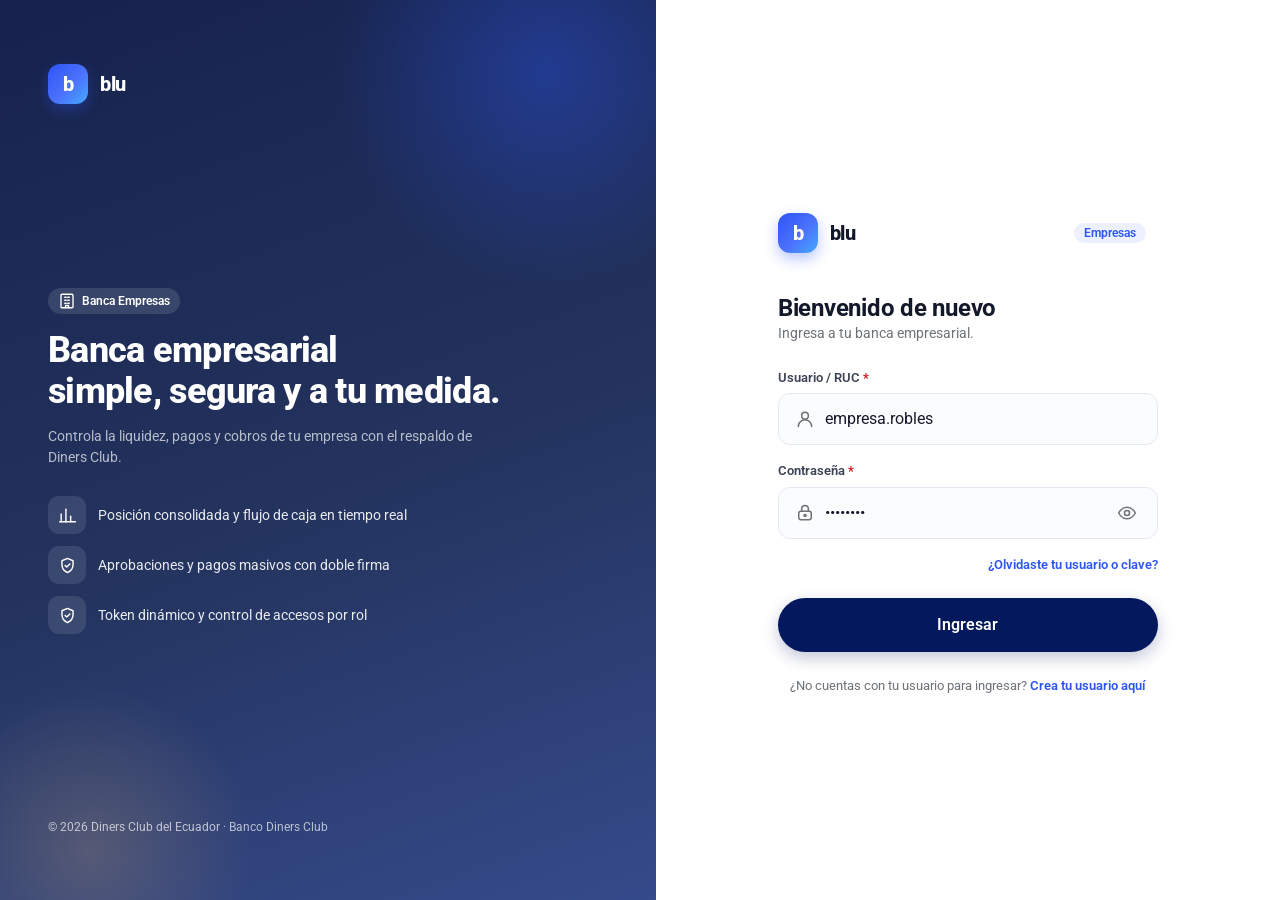
==== index.html @ 8f8813f3 "Ventas: filtros Hoy/7d/Mes; Home/perfil: ajustes finos + Design System - Ventas (Screens.caja): los " ====
<!DOCTYPE html>
<html lang="es">
<head>
  <meta charset="UTF-8">
  <meta name="viewport" content="width=device-width, initial-scale=1">
  <meta name="theme-color" content="#124CFD">
  <meta name="description" content="BLU Web — Banca digital de Diners Club Ecuador. Prototipo de rediseño UX/UI.">
  <title>BLU Web · Banca digital</title>
  <link rel="preconnect" href="https://fonts.googleapis.com">
  <link rel="preconnect" href="https://fonts.gstatic.com" crossorigin>
  <link href="https://fonts.googleapis.com/css2?family=Roboto:wght@400;500;700;900&display=swap" rel="stylesheet">
  <!-- ?v= evita caché obsoleta del navegador: bump al editar assets -->
  <link rel="stylesheet" href="css/design-system.css?v=45">
  <link rel="stylesheet" href="css/app.css?v=45">
  <link rel="stylesheet" href="css/legacy.css?v=45">
</head>
<body>
  <div id="root"></div>
  <script src="js/icons.js?v=45"></script>
  <script src="js/data.js?v=45"></script>
  <script src="js/app.js?v=45"></script>
  <script src="js/screens-catalog.js?v=45"></script>
  <script src="js/screens-products.js?v=45"></script>
  <script src="js/screens-payments.js?v=45"></script>
  <script src="js/screens-services.js?v=45"></script>
  <script src="js/screens-business.js?v=45"></script>
  <script src="js/screens-auth.js?v=45"></script>
  <script src="js/onboarding-signature.js?v=45"></script>
  <script src="js/onboarding-blu-plus.js?v=45"></script>
  <script src="js/screens-legacy.js?v=45"></script>
</body>
</html>
---- css/design-system.css ----
/* ============================================================
   BLU Web — Design System (tokens + primitives)
   Marca: BLU · Diners Club Ecuador
   Base: grid 8px · Roboto · WCAG 2.2 AA
   ============================================================ */

/* ---------- Design Tokens ---------- */
:root {
  /* Brand blues (derivados de la paleta real del repo) */
  --blu-50:  #EDF1FF;
  --blu-100: #DCE4FF;
  --blu-200: #B9C8FF;
  --blu-300: #8FA6FF;
  --blu-400: #6E8BFF;
  --blu-500: #4C71FC;   /* picton-blue: primario de marca */
  --blu-600: #2C55F5;
  --blu-700: #124CFD;   /* blue-ribbon: acción fuerte */
  --blu-800: #0E3AC2;
  --blu-900: #0A277E;
  --sky:     #32C5FF;
  --soap:    #44AAFF;

  /* Semánticos */
  --primary:        var(--blu-600);
  --primary-strong: var(--blu-700);
  --primary-soft:   var(--blu-50);
  --on-primary:     #FFFFFF;

  --success:   #107549;
  --success-bg:#E7F6EF;
  --warning:   #A28211;
  --warning-bg:#FFF8EC;
  --error:     #D0161F;
  --error-bg:  #FFF0F0;
  --info:      #2C55F5;
  --info-bg:   #EDF1FF;

  /* Neutros */
  --ink:      #14182B;   /* texto principal */
  --slate:    #3D4356;   /* texto secundario */
  --muted:    #6D7278;   /* texto terciario / hints */
  --disabled: #A6ABB8;
  --line:     #E6E9F2;   /* bordes/dividers */
  --line-2:   #EEF1F8;
  --bg:       #F4F6FC;   /* fondo app */
  --bg-2:     #EFF2FA;
  --surface:  #FFFFFF;   /* cards */
  --surface-2:#FBFCFE;
  --overlay:  rgba(16, 22, 51, 0.52);

  /* Navy premium (derivado de la identidad de marca BLU / Diners Club) */
  --navy-950: #0B1230;
  --navy-900: #101838;
  --navy-800: #18224A;
  --navy-700: #23305F;
  --navy-600: #2E3E7A;
  --royal:    #3A4AA0;   /* azul índigo del isotipo blu */
  --royal-2:  #2E5BFF;   /* azul Diners Club (acento) */
  --gold:     #E4B876;   /* luz cálida ambiente (acento premium) */

  /* Gradientes de marca */
  --grad-brand: linear-gradient(135deg, #2C55F5 0%, #4C71FC 55%, #44AAFF 100%);
  --grad-card:  linear-gradient(135deg, #0A277E 0%, #124CFD 55%, #32C5FF 130%);
  --grad-sky:   linear-gradient(120deg, #4C71FC 0%, #32C5FF 100%);
  --grad-navy:  linear-gradient(160deg, #16224D 0%, #24345F 55%, #3D549E 120%);
  --grad-navy-soft: linear-gradient(135deg, #16204A 0%, #232F5E 100%);

  /* Tipografía */
  --font: 'Roboto', -apple-system, 'Segoe UI', system-ui, sans-serif;
  --fs-11: 11px; --fs-12: 12px; --fs-13: 13px; --fs-14: 14px;
  --fs-16: 16px; --fs-18: 18px; --fs-20: 20px; --fs-24: 24px;
  --fs-30: 30px; --fs-36: 36px;
  --lh-tight: 1.25; --lh: 1.5; --lh-loose: 1.65;

  /* Espaciado (grid 8px) */
  --s-1: 4px;  --s-2: 8px;  --s-3: 12px; --s-4: 16px;
  --s-5: 20px; --s-6: 24px; --s-7: 32px; --s-8: 40px;
  --s-9: 48px; --s-10: 64px;

  /* Radios */
  --r-xs: 8px; --r-sm: 12px; --r-md: 16px; --r-lg: 20px; --r-xl: 28px; --r-full: 999px;

  /* ─── Tokens de BOTÓN — Tribu Design System (blu-design-tokens-config, Azure)
     Fuente: /tokens/components/button.json + /tokens/design/color.json.
     Primario = primary.500 sólido (navy), sin gradiente; pill (radius.xxl). ─── */
  --btn-primary-bg:      #04195d;  /* color.primary.500 */
  --btn-primary-hover:   #36477d;  /* color.primary.400 */
  --btn-primary-press:   #031242;  /* color.primary.700 */
  --btn-primary-fg:      #FFFFFF;  /* color.base.white */
  --btn-secondary-border:#031242;  /* color.primary.700 */
  --btn-secondary-fg:    #04195d;  /* color.primary.500 */
  --btn-secondary-hover: #E9EAF1;  /* color.secondary.100 */
  --btn-secondary-press: #CFD2E1;  /* color.secondary.300 */
  --btn-disabled-bg:     #E2E2E2;  /* color.neutrals.200 */
  --btn-disabled-fg:     #545454;  /* color.neutrals.600 */
  --btn-disabled-border: #CBCBCB;  /* color.neutrals.300 */
  --btn-shadow:          0 6px 16px rgba(4,25,93,.24);
  --btn-shadow-hover:    0 10px 24px rgba(4,25,93,.30);

  /* Elevaciones (sutiles) */
  --e-0: none;
  --e-1: 0 1px 2px rgba(16,22,51,.06), 0 1px 3px rgba(16,22,51,.04);
  --e-2: 0 4px 12px rgba(16,22,51,.07), 0 2px 4px rgba(16,22,51,.04);
  --e-3: 0 12px 28px rgba(16,22,51,.10), 0 4px 10px rgba(16,22,51,.05);
  --e-4: 0 24px 60px rgba(16,22,51,.16);
  --ring: 0 0 0 4px rgba(76,113,252,.28);

  /* Layout */
  --topbar-bg: rgba(244,246,252,.82);
  --sidebar-w: 264px;
  --topbar-h: 68px;
  --content-max: 1000px;   /* igual que la app actual (.lgc-main) */

  /* Motion */
  --ease: cubic-bezier(.4,0,.2,1);
  --ease-out: cubic-bezier(.16,1,.3,1);
  --dur-1: 140ms; --dur-2: 220ms; --dur-3: 320ms;
}

/* ---------- Modo oscuro (tokens paralelos) ---------- */
[data-theme="dark"] {
  --primary:        #5B7BFF;
  --primary-strong: #6E8BFF;
  --primary-soft:   #1A2650;
  --on-primary:     #0B1020;

  /* Botón DS en oscuro: el navy #04195d se pierde sobre fondos oscuros,
     así que se usan variantes tonales más claras (regla color-dark-mode). */
  --btn-primary-bg:      #5B7BFF;
  --btn-primary-hover:   #6E8BFF;
  --btn-primary-press:   #4C71FC;
  --btn-primary-fg:      #0B1020;
  --btn-secondary-border:#5B7BFF;
  --btn-secondary-fg:    #9FB0FF;
  --btn-secondary-hover: rgba(91,123,255,.14);
  --btn-secondary-press: rgba(91,123,255,.22);
  --btn-disabled-bg:     #232B45;
  --btn-disabled-fg:     #6B7391;
  --btn-disabled-border: #313A5A;
  --btn-shadow:          0 6px 16px rgba(0,0,0,.35);
  --btn-shadow-hover:    0 10px 24px rgba(0,0,0,.42);

  --success:   #34C77E; --success-bg:#0F2A1E;
  --warning:   #E7B84B; --warning-bg:#2A2410;
  --error:     #FF6B72; --error-bg:  #2E1517;
  --info:      #6E8BFF; --info-bg:   #1A2650;

  --ink:      #E9EDF9;
  --slate:    #B7C0D6;
  --muted:    #8B94AB;
  --disabled: #59617A;
  --line:     #262C40;
  --line-2:   #1E2437;
  --bg:       #0B0F1E;
  --bg-2:     #171D30;
  --surface:  #131A2C;
  --surface-2:#0F1524;
  --overlay:  rgba(3,6,16,.68);

  --blu-50:  #182449;
  --blu-100: #1F2C57;
  --blu-200: #2A3A6E;

  --topbar-bg: rgba(11,15,30,.82);

  --e-1: 0 1px 2px rgba(0,0,0,.4);
  --e-2: 0 4px 14px rgba(0,0,0,.45);
  --e-3: 0 14px 32px rgba(0,0,0,.5);
  --e-4: 0 24px 60px rgba(0,0,0,.6);
  --ring: 0 0 0 4px rgba(91,123,255,.4);
}
[data-theme="dark"] body { background: var(--bg); }
[data-theme="dark"] .bank-card__chip { background: linear-gradient(135deg, #f5d98b, #c9a24b); }

/* ---------- Skin "Antes" — réplica de la app actual (src/util/theme.sass del repo) ---------- */
[data-skin="legacy"] {
  /* Paleta exacta del repo */
  --primary:        #4C71FC;   /* $color--picton-blue */
  --primary-strong: #124CFD;   /* $color--blue-ribbon */
  --primary-soft:   #ECF0FF;   /* $color--lavender */
  --ink:      #4A4A4A;         /* $color--outer-space */
  --slate:    #4A4A4A;
  --muted:    #6D7278;         /* $color--nickel */
  --disabled: #b2b2b2;         /* $color--gray-medium */
  --line:     rgba(109,114,120,.28);
  --line-2:   rgba(109,114,120,.15); /* $color__separator */
  --bg:       #F0F3FF;         /* $color--zircon */
  --bg-2:     #ECF0FF;         /* $color--lavender */
  --surface:  #FFFFFF;
  --surface-2:#FFFFFF;
  --success:  #107549;         /* $color--jewel */
  --warning:  #A28211;         /* $color--buttered-rum */
  --error:    #D0161F;         /* $color--lava */
  --success-bg:#EBFFFC;        /* $color--clear-day */
  --warning-bg:#FFF8EC;        /* $color--seashell */
  --error-bg: #FFF5F5;         /* $color--chablis */

  /* Sin gradientes: colores planos como la app actual */
  --grad-brand: linear-gradient(0deg, #4C71FC, #4C71FC);
  --grad-card:  linear-gradient(0deg, #124CFD, #124CFD);
  --grad-sky:   linear-gradient(0deg, #44AAFF, #44AAFF);
  --grad-navy:  linear-gradient(0deg, #124CFD, #124CFD);

  /* Radios menores y sombras azules del repo ($color__box-shadow) */
  --r-xs: 4px; --r-sm: 6px; --r-md: 8px; --r-lg: 10px; --r-xl: 12px;
  --e-1: 0 2px 4px rgba(76,113,252,.2);
  --e-2: 0 2px 8px rgba(76,113,252,.2);
  --e-3: 0 4px 12px rgba(76,113,252,.25);
  --e-4: 0 8px 24px rgba(70,110,255,.4);
  --ring: 0 0 0 3px rgba(76,113,252,.35);
  --topbar-bg: rgba(255,255,255,.92);
}

/* ---------- Reset ---------- */
*, *::before, *::after { box-sizing: border-box; }
* { margin: 0; }
html { -webkit-text-size-adjust: 100%; scroll-behavior: smooth; }
body {
  font-family: var(--font);
  font-size: var(--fs-14);
  line-height: var(--lh);
  color: var(--ink);
  background: var(--bg);
  -webkit-font-smoothing: antialiased;
  text-rendering: optimizeLegibility;
}
img, svg { display: block; max-width: 100%; }
/* Tamaño base para iconos inline (los componentes lo sobre-escriben) */
svg[viewBox="0 0 24 24"] { width: 18px; height: 18px; flex: none; }
button, input, select, textarea { font: inherit; color: inherit; }
a { color: inherit; text-decoration: none; }
ul { list-style: none; padding: 0; }

/* ---------- Utilidades de tipografía ---------- */
.h1 { font-size: var(--fs-30); font-weight: 700; line-height: var(--lh-tight); letter-spacing: -.02em; }
.h2 { font-size: var(--fs-24); font-weight: 700; line-height: var(--lh-tight); letter-spacing: -.01em; }
.h3 { font-size: var(--fs-20); font-weight: 600; line-height: var(--lh-tight); }
.h4 { font-size: var(--fs-16); font-weight: 600; }
.eyebrow { font-size: var(--fs-12); font-weight: 600; letter-spacing: .08em; text-transform: uppercase; color: var(--muted); }
.text-muted { color: var(--muted); }
.text-slate { color: var(--slate); }
.text-success { color: var(--success); }
.text-error { color: var(--error); }
.num { font-variant-numeric: tabular-nums; font-feature-settings: "tnum"; }

/* ---------- Accesibilidad ---------- */
:focus-visible { outline: none; box-shadow: var(--ring); border-radius: var(--r-xs); }
.sr-only {
  position: absolute; width: 1px; height: 1px; padding: 0; margin: -1px;
  overflow: hidden; clip: rect(0,0,0,0); white-space: nowrap; border: 0;
}
.skip-link {
  position: fixed; left: 12px; top: -60px; z-index: 2000;
  background: var(--primary); color: #fff; padding: 10px 16px; border-radius: var(--r-xs);
  transition: top var(--dur-2) var(--ease);
}
.skip-link:focus { top: 12px; }

/* ============================================================
   Componentes reutilizables
   ============================================================ */

/* ----- Botones ----- */
.btn {
  --btn-bg: var(--primary);
  display: inline-flex; align-items: center; justify-content: center; gap: var(--s-2);
  min-height: 48px; padding: 0 var(--s-6);
  border: 1px solid transparent; border-radius: var(--r-full);
  background: var(--btn-bg); color: var(--on-primary);
  font-size: var(--fs-14); font-weight: 600; cursor: pointer;
  transition: transform var(--dur-1) var(--ease), box-shadow var(--dur-2) var(--ease), background var(--dur-2) var(--ease), filter var(--dur-2) var(--ease);
  user-select: none; white-space: nowrap;
}
.btn svg { width: 18px; height: 18px; }
.btn:active { transform: translateY(1px) scale(.99); }
/* Primario: navy sólido del DS (color.primary.500) — estados por token, sin gradiente */
.btn--primary { background: var(--btn-primary-bg); color: var(--btn-primary-fg); box-shadow: var(--btn-shadow); }
.btn--primary:hover { background: var(--btn-primary-hover); box-shadow: var(--btn-shadow-hover); }
.btn--primary:active { background: var(--btn-primary-press); }
/* Secundario: fondo blanco, borde y texto navy del DS */
.btn--secondary { background: var(--surface); color: var(--btn-secondary-fg); border-color: var(--btn-secondary-border); box-shadow: var(--e-1); }
.btn--secondary:hover { background: var(--btn-secondary-hover); box-shadow: var(--e-1); }
.btn--secondary:active { background: var(--btn-secondary-press); }
/* Link/ghost: texto navy del DS, subrayado en hover (variante link del DS) */
.btn--ghost { background: transparent; color: var(--btn-secondary-fg); }
.btn--ghost:hover { background: transparent; text-decoration: underline; box-shadow: none; }
.btn--danger { background: var(--error); color: #fff; }
.btn--danger:hover { filter: brightness(1.05); }
.btn--block { width: 100%; }
.btn--sm { min-height: 38px; padding: 0 var(--s-4); font-size: var(--fs-13); }
.btn--lg { min-height: 54px; font-size: var(--fs-16); }
.btn:disabled, .btn[aria-disabled="true"] {
  background: var(--btn-disabled-bg); color: var(--btn-disabled-fg); border-color: var(--btn-disabled-border);
  cursor: not-allowed; box-shadow: none; filter: none; transform: none;
}
.btn.is-loading { color: transparent; pointer-events: none; position: relative; }
.btn.is-loading::after {
  content: ""; position: absolute; width: 20px; height: 20px; border-radius: 50%;
  border: 2.5px solid rgba(255,255,255,.45); border-top-color: #fff;
  animation: spin .7s linear infinite;
}
.btn--secondary.is-loading::after { border-color: rgba(4,25,93,.35); border-top-color: var(--btn-secondary-fg); }

/* Icon button */
.icon-btn {
  display: inline-flex; align-items: center; justify-content: center;
  width: 44px; height: 44px; border-radius: var(--r-full);
  background: transparent; border: none; cursor: pointer; color: var(--slate);
  transition: background var(--dur-2) var(--ease), color var(--dur-2) var(--ease);
}
.icon-btn:hover { background: var(--bg-2); color: var(--ink); }
.icon-btn svg { width: 22px; height: 22px; }

/* ----- Cards ----- */
.card {
  background: var(--surface); border: 1px solid var(--line-2);
  border-radius: var(--r-md); box-shadow: var(--e-1);
}
.card--pad { padding: var(--s-6); }
.card--hover { transition: transform var(--dur-2) var(--ease-out), box-shadow var(--dur-2) var(--ease); cursor: pointer; }
.card--hover:hover { transform: translateY(-3px); box-shadow: var(--e-3); }
.card--interactive:focus-visible { box-shadow: var(--ring); }

/* ----- Badges / Chips / Pills ----- */
.badge {
  display: inline-flex; align-items: center; gap: 6px;
  padding: 4px 10px; border-radius: var(--r-full);
  font-size: var(--fs-12); font-weight: 600; line-height: 1;
}
.badge .dot { width: 7px; height: 7px; border-radius: 50%; background: currentColor; }
.badge--success { background: var(--success-bg); color: var(--success); }
.badge--warning { background: var(--warning-bg); color: var(--warning); }
.badge--error   { background: var(--error-bg);   color: var(--error); }
.badge--info    { background: var(--info-bg);    color: var(--info); }
.badge--neutral { background: var(--bg-2);        color: var(--slate); }

.chip {
  display: inline-flex; align-items: center; gap: 6px; padding: 8px 14px;
  border-radius: var(--r-full); border: 1px solid var(--line); background: var(--surface);
  font-size: var(--fs-13); font-weight: 500; color: var(--slate); cursor: pointer;
  transition: all var(--dur-2) var(--ease); white-space: nowrap;
}
.chip:hover { border-color: var(--blu-300); color: var(--ink); }
.chip.is-active { background: var(--blu-600); color: #fff; border-color: var(--blu-600); }

/* ----- Inputs ----- */
.field { display: flex; flex-direction: column; gap: 6px; margin-bottom: var(--s-4); }
.field > label { font-size: var(--fs-13); font-weight: 600; color: var(--slate); }
.field .req { color: var(--error); }
.control {
  display: flex; align-items: center; gap: var(--s-2);
  height: 52px; padding: 0 var(--s-4);
  background: var(--surface-2); border: 1.5px solid var(--line);
  border-radius: var(--r-sm); transition: border-color var(--dur-2) var(--ease), box-shadow var(--dur-2) var(--ease), background var(--dur-2) var(--ease);
}
.control:focus-within { border-color: var(--blu-500); background: #fff; box-shadow: var(--ring); }
.control input, .control select {
  flex: 1; border: none; outline: none; background: transparent;
  font-size: var(--fs-16); color: var(--ink); min-width: 0;
}
.control select { cursor: pointer; }
.control .prefix, .control .suffix { color: var(--muted); font-size: var(--fs-14); flex: none; }
.control svg { width: 20px; height: 20px; color: var(--muted); flex: none; }
.control.is-valid   { border-color: var(--success); }
.control.is-invalid { border-color: var(--error); background: var(--error-bg); }
.field .hint { font-size: var(--fs-12); color: var(--muted); }
.field .error-text {
  display: none; align-items: center; gap: 6px; font-size: var(--fs-12); color: var(--error); font-weight: 500;
}
.field.has-error .error-text { display: flex; }
.field.has-error .hint { display: none; }

/* ----- Toggle / Switch ----- */
.switch { position: relative; display: inline-block; width: 46px; height: 28px; flex: none; }
.switch input { opacity: 0; width: 0; height: 0; }
.switch .track {
  position: absolute; inset: 0; background: var(--line); border-radius: var(--r-full);
  transition: background var(--dur-2) var(--ease); cursor: pointer;
}
.switch .track::before {
  content: ""; position: absolute; width: 22px; height: 22px; left: 3px; top: 3px;
  background: #fff; border-radius: 50%; box-shadow: var(--e-1);
  transition: transform var(--dur-2) var(--ease-out);
}
.switch input:checked + .track { background: var(--blu-600); }
.switch input:checked + .track::before { transform: translateX(18px); }
.switch input:focus-visible + .track { box-shadow: var(--ring); }

/* ----- Avatar ----- */
.avatar {
  display: inline-flex; align-items: center; justify-content: center;
  width: 40px; height: 40px; border-radius: 50%;
  background: var(--grad-brand); color: #fff; font-weight: 600; font-size: var(--fs-14); flex: none;
}

/* ----- Divider ----- */
.divider { height: 1px; background: var(--line); border: 0; margin: var(--s-4) 0; }

/* ----- Skeleton ----- */
.sk { position: relative; overflow: hidden; background: var(--bg-2); border-radius: var(--r-xs); }
.sk::after {
  content: ""; position: absolute; inset: 0;
  background: linear-gradient(90deg, transparent, rgba(255,255,255,.65), transparent);
  transform: translateX(-100%); animation: shimmer 1.4s infinite;
}
.sk--text { height: 12px; margin: 6px 0; }
.sk--line { height: 14px; }
.sk--title { height: 22px; width: 55%; }
.sk--circle { border-radius: 50%; }
.sk--card { height: 120px; border-radius: var(--r-md); }

/* ----- Toast ----- */
.toast-region {
  position: fixed; right: 20px; bottom: 20px; z-index: 1400;
  display: flex; flex-direction: column; gap: var(--s-2); max-width: 380px;
}
.toast {
  display: flex; align-items: flex-start; gap: var(--s-3);
  background: var(--ink); color: #fff; padding: 14px 16px; border-radius: var(--r-sm);
  box-shadow: var(--e-3); animation: toastIn var(--dur-3) var(--ease-out);
}
.toast svg { width: 20px; height: 20px; flex: none; margin-top: 1px; }
.toast.is-out { animation: toastOut var(--dur-2) var(--ease) forwards; }
.toast--success svg { color: #4ade80; }
.toast--error svg { color: #ff8b8b; }
.toast .toast-title { font-weight: 600; font-size: var(--fs-14); }
.toast .toast-msg { font-size: var(--fs-13); color: rgba(255,255,255,.82); }

/* ----- Modal ----- */
.modal-overlay {
  position: fixed; inset: 0; z-index: 1300; background: var(--overlay);
  display: flex; align-items: center; justify-content: center; padding: var(--s-4);
  backdrop-filter: blur(4px); animation: fadeIn var(--dur-2) var(--ease);
}
.modal {
  background: var(--surface); border-radius: var(--r-lg); width: 100%; max-width: 460px;
  box-shadow: var(--e-4); animation: modalIn var(--dur-3) var(--ease-out);
  max-height: 92vh; overflow: auto;
}
.modal--wide { max-width: 640px; }
.modal__head { display: flex; align-items: center; justify-content: space-between; padding: var(--s-6) var(--s-6) 0; }
.modal__body { padding: var(--s-5) var(--s-6); }
.modal__foot { padding: 0 var(--s-6) var(--s-6); display: flex; gap: var(--s-3); }
.modal__foot .btn { flex: 1; }

/* ----- Empty / Error states ----- */
.state {
  display: flex; flex-direction: column; align-items: center; text-align: center;
  padding: var(--s-9) var(--s-6); gap: var(--s-3);
}
.state__art {
  width: 96px; height: 96px; border-radius: 50%; display: grid; place-items: center;
  background: var(--blu-50); color: var(--blu-500); margin-bottom: var(--s-2);
}
.state__art svg { width: 44px; height: 44px; }
.state--error .state__art { background: var(--error-bg); color: var(--error); }
.state h3 { font-size: var(--fs-18); font-weight: 600; }
.state p { color: var(--muted); max-width: 380px; }

/* ----- Tabs / Segmented ----- */
.segmented {
  display: inline-flex; background: var(--bg-2); border-radius: var(--r-full); padding: 4px; gap: 2px;
}
.segmented button {
  border: none; background: transparent; padding: 8px 18px; border-radius: var(--r-full);
  font-size: var(--fs-13); font-weight: 600; color: var(--muted); cursor: pointer;
  transition: all var(--dur-2) var(--ease);
}
.segmented button.is-active { background: var(--surface); color: var(--primary); box-shadow: var(--e-1); }

.tabs { display: flex; gap: var(--s-6); border-bottom: 1px solid var(--line); }
.tabs button {
  border: none; background: none; padding: var(--s-3) 2px; cursor: pointer;
  font-size: var(--fs-14); font-weight: 600; color: var(--muted); position: relative;
  transition: color var(--dur-2) var(--ease);
}
.tabs button::after {
  content: ""; position: absolute; left: 0; right: 0; bottom: -1px; height: 3px;
  background: var(--blu-600); border-radius: 3px 3px 0 0; transform: scaleX(0);
  transition: transform var(--dur-2) var(--ease-out);
}
.tabs button.is-active { color: var(--primary); }
.tabs button.is-active::after { transform: scaleX(1); }

/* ----- Tables ----- */
.tbl { width: 100%; border-collapse: collapse; }
.tbl th {
  text-align: left; font-size: var(--fs-12); font-weight: 600; color: var(--muted);
  text-transform: uppercase; letter-spacing: .04em; padding: var(--s-3) var(--s-4);
  border-bottom: 1px solid var(--line);
}
.tbl td { padding: var(--s-4); border-bottom: 1px solid var(--line-2); font-size: var(--fs-14); }
.tbl tbody tr { transition: background var(--dur-1) var(--ease); }
.tbl tbody tr:hover { background: var(--surface-2); }
.tbl .num { text-align: right; }

/* ----- Progress ----- */
.progress { height: 8px; background: var(--bg-2); border-radius: var(--r-full); overflow: hidden; }
.progress > span { display: block; height: 100%; background: var(--grad-brand); border-radius: var(--r-full); transition: width var(--dur-3) var(--ease-out); }

/* ----- Stepper ----- */
.stepper { display: flex; align-items: center; gap: var(--s-1); }
.stepper .step { display: flex; align-items: center; gap: var(--s-2); }
.stepper .bullet {
  width: 30px; height: 30px; border-radius: 50%; display: grid; place-items: center;
  background: var(--bg-2); color: var(--muted); font-weight: 600; font-size: var(--fs-13);
  border: 2px solid transparent; transition: all var(--dur-2) var(--ease);
}
.stepper .step.is-active .bullet { background: var(--blu-600); color: #fff; box-shadow: var(--ring); }
.stepper .step.is-done .bullet { background: var(--success); color: #fff; }
.stepper .label { font-size: var(--fs-13); font-weight: 600; color: var(--muted); }
.stepper .step.is-active .label, .stepper .step.is-done .label { color: var(--ink); }
.stepper .bar { width: 40px; height: 2px; background: var(--line); }
.stepper .step.is-done + .bar, .stepper .bar.is-done { background: var(--success); }

/* ---------- Animations ---------- */
@keyframes spin { to { transform: rotate(360deg); } }
@keyframes shimmer { 100% { transform: translateX(100%); } }
@keyframes fadeIn { from { opacity: 0; } to { opacity: 1; } }
@keyframes modalIn { from { opacity: 0; transform: translateY(16px) scale(.97); } to { opacity: 1; transform: none; } }
@keyframes toastIn { from { opacity: 0; transform: translateX(24px); } to { opacity: 1; transform: none; } }
@keyframes toastOut { to { opacity: 0; transform: translateX(24px); } }
@keyframes riseIn { from { opacity: 0; transform: translateY(12px); } to { opacity: 1; transform: none; } }
@keyframes countUp { from { opacity: 0; transform: translateY(6px); } to { opacity: 1; transform: none; } }

/* Reduced motion */
@media (prefers-reduced-motion: reduce) {
  *, *::before, *::after { animation-duration: .01ms !important; animation-iteration-count: 1 !important; transition-duration: .01ms !important; scroll-behavior: auto !important; }
}
---- css/app.css ----
/* ============================================================
   BLU Web — App shell & screens
   ============================================================ */

/* ---------- App layout ---------- */
.app { display: grid; grid-template-columns: var(--sidebar-w) 1fr; min-height: 100dvh; }
.app.is-auth { grid-template-columns: 1fr; }

/* ---------- Sidebar ---------- */
.sidebar {
  position: sticky; top: 0; height: 100dvh; background: var(--surface);
  border-right: 1px solid var(--line); display: flex; flex-direction: column;
  padding: var(--s-5) var(--s-4); z-index: 40;
}
.brand { display: flex; align-items: center; gap: var(--s-3); padding: var(--s-2) var(--s-3) var(--s-6); }
.brand__mark {
  width: 40px; height: 40px; border-radius: 12px; background: var(--grad-brand);
  display: grid; place-items: center; color: #fff; font-weight: 800; font-size: 20px;
  box-shadow: 0 6px 14px rgba(44,85,245,.32); letter-spacing: -1px;
}
.brand__name { font-weight: 800; font-size: 20px; letter-spacing: -.02em; color: var(--ink); }
.brand__name span { color: var(--blu-600); }
.brand__sub { font-size: 10px; letter-spacing: .12em; text-transform: uppercase; color: var(--muted); font-weight: 600; }

.nav { display: flex; flex-direction: column; gap: 2px; overflow-y: auto; flex: 1; margin: 0 calc(var(--s-2) * -1); padding: 0 var(--s-2); }
.nav::-webkit-scrollbar { width: 6px; }
.nav::-webkit-scrollbar-thumb { background: var(--line); border-radius: 3px; }
.nav__group-label { font-size: 11px; font-weight: 700; letter-spacing: .08em; text-transform: uppercase; color: var(--disabled); padding: var(--s-4) var(--s-3) var(--s-1); }
.nav__item {
  display: flex; align-items: center; gap: var(--s-3); padding: 11px var(--s-3);
  border-radius: var(--r-sm); color: var(--slate); cursor: pointer; font-weight: 500;
  font-size: var(--fs-14); transition: background var(--dur-2) var(--ease), color var(--dur-2) var(--ease);
  position: relative; border: none; background: none; width: 100%; text-align: left;
}
.nav__item svg { width: 21px; height: 21px; flex: none; color: var(--muted); transition: color var(--dur-2) var(--ease); }
.nav__item:hover { background: var(--bg-2); color: var(--ink); }
.nav__item.is-active { background: var(--blu-50); color: var(--blu-700); font-weight: 600; }
.nav__item.is-active svg { color: var(--blu-600); }
.nav__item.is-active::before { content: ""; position: absolute; left: 0; top: 8px; bottom: 8px; width: 3px; border-radius: 3px; background: var(--blu-600); }
.nav__item .tag { margin-left: auto; }

.sidebar__foot { border-top: 1px solid var(--line); padding-top: var(--s-4); margin-top: var(--s-4); }
.user-chip { display: flex; align-items: center; gap: var(--s-3); padding: var(--s-2) var(--s-3); border-radius: var(--r-sm); cursor: pointer; transition: background var(--dur-2) var(--ease); }
.user-chip:hover { background: var(--bg-2); }
.user-chip__name { font-weight: 600; font-size: var(--fs-13); }
.user-chip__role { font-size: var(--fs-12); color: var(--muted); }

/* ---------- Main / Topbar ---------- */
.main { display: flex; flex-direction: column; min-width: 0; }
.topbar {
  height: var(--topbar-h); position: sticky; top: 0; z-index: 30;
  display: flex; align-items: center; gap: var(--s-4); padding: 0 var(--s-7);
  background: var(--topbar-bg); backdrop-filter: blur(12px); border-bottom: 1px solid var(--line);
}
.topbar__title { font-size: var(--fs-18); font-weight: 700; letter-spacing: -.01em; }
.topbar__spacer { flex: 1; }
.search {
  position: relative;
  display: flex; align-items: center; gap: var(--s-2); height: 44px; padding: 0 var(--s-4);
  background: var(--surface); border: 1px solid var(--line); border-radius: var(--r-full);
  width: 320px; max-width: 34vw; transition: box-shadow var(--dur-2) var(--ease), border-color var(--dur-2) var(--ease);
}
.search-results {
  position: absolute; top: calc(100% + 8px); left: 0; right: 0; z-index: 60;
  background: var(--surface); border: 1px solid var(--line); border-radius: var(--r-md);
  box-shadow: var(--e-3); overflow: hidden; max-height: 60vh; overflow-y: auto;
  animation: riseIn var(--dur-2) var(--ease-out);
}
.search-group { font-size: 11px; font-weight: 700; letter-spacing: .06em; text-transform: uppercase; color: var(--muted); padding: 12px 14px 4px; }
.search-item {
  display: flex; align-items: center; gap: 12px; width: 100%; text-align: left;
  padding: 10px 14px; background: none; border: none; cursor: pointer; transition: background var(--dur-1) var(--ease);
}
.search-item:hover, .search-item.is-active { background: var(--blu-50); }
.search-item svg { width: 18px; height: 18px; color: var(--muted); flex: none; }
.search-item .si-label { flex: 1; min-width: 0; font-size: 14px; font-weight: 500; white-space: nowrap; overflow: hidden; text-overflow: ellipsis; }
.search-item .si-label mark { background: transparent; color: var(--primary); font-weight: 700; }
.search-item .si-route { font-size: 11px; color: var(--disabled); font-variant-numeric: tabular-nums; }
.search-empty { padding: 20px 14px; text-align: center; color: var(--muted); font-size: 13px; }
.search:focus-within { border-color: var(--blu-400); box-shadow: var(--ring); }
.search input { border: none; outline: none; background: none; flex: 1; font-size: var(--fs-14); }
.search svg { width: 18px; height: 18px; color: var(--muted); }
.notif-dot { position: relative; }
.notif-dot::after { content: ""; position: absolute; top: 9px; right: 10px; width: 8px; height: 8px; border-radius: 50%; background: var(--error); border: 2px solid var(--bg); }

.content { padding: var(--s-7); max-width: calc(var(--content-max) + var(--s-7) * 2); width: 100%; margin: 0 auto; }
/* En pantallas anchas, usar todo el ancho disponible junto al menú */
@media (min-width: 1280px) { .content { max-width: none; } }
.page-head { margin-bottom: var(--s-6); }
.page-head h1 { font-size: var(--fs-24); font-weight: 700; letter-spacing: -.01em; }
.page-head p { color: var(--muted); margin-top: 2px; }
.section { animation: riseIn var(--dur-3) var(--ease-out); }

/* Grid helpers */
.grid { display: grid; gap: var(--s-5); }
.grid-2 { grid-template-columns: repeat(2, 1fr); }
.grid-3 { grid-template-columns: repeat(3, 1fr); }
.grid-4 { grid-template-columns: repeat(4, 1fr); }
.dash-grid { grid-template-columns: 1.7fr 1fr; align-items: start; }
.grid > * { min-width: 0; }  /* evita que contenido ancho (carruseles/tablas) desborde el grid */
.row { display: flex; align-items: center; gap: var(--s-3); }
.between { justify-content: space-between; }
.wrap { flex-wrap: wrap; }
.mt-2{margin-top:var(--s-2)} .mt-4{margin-top:var(--s-4)} .mt-6{margin-top:var(--s-6)}
.mb-4{margin-bottom:var(--s-4)} .mb-6{margin-bottom:var(--s-6)}

/* ---------- Balance / KPI cards ---------- */
.kpi { display: flex; flex-direction: column; gap: 6px; }
.kpi__label { display:flex; align-items:center; gap:8px; font-size: var(--fs-13); color: var(--muted); font-weight: 500; }
.kpi__value { font-size: var(--fs-30); font-weight: 700; letter-spacing: -.02em; animation: countUp var(--dur-3) var(--ease-out); }
.kpi__value .cents { font-size: 60%; color: var(--muted); font-weight: 600; }
.kpi__delta { font-size: var(--fs-13); font-weight: 600; display: inline-flex; align-items: center; gap: 4px; }

.eye-toggle { cursor: pointer; color: var(--muted); background: none; border: none; padding: 4px; border-radius: 8px; }
.eye-toggle:hover { color: var(--slate); background: var(--bg-2); }
.is-masked { letter-spacing: .05em; }

/* ---------- Bank card visual ---------- */
.bank-card {
  position: relative; aspect-ratio: 1.62; border-radius: var(--r-md); padding: var(--s-5);
  background: var(--grad-card); color: #fff; overflow: hidden; box-shadow: var(--e-2);
  display: flex; flex-direction: column; justify-content: space-between;
  transition: transform var(--dur-3) var(--ease-out), box-shadow var(--dur-3) var(--ease);
}
.bank-card:hover { transform: translateY(-4px) rotate(-.4deg); box-shadow: var(--e-4); }
.bank-card::before { content:""; position:absolute; width: 220px; height: 220px; border-radius:50%; background: radial-gradient(circle, rgba(255,255,255,.22), transparent 68%); top: -70px; right: -50px; }
.bank-card::after { content:""; position:absolute; width: 160px; height: 160px; border-radius:50%; background: radial-gradient(circle, rgba(50,197,255,.35), transparent 70%); bottom: -60px; left: -30px; }
.bank-card > * { position: relative; z-index: 1; }
.bank-card__brand { font-weight: 800; font-size: var(--fs-16); letter-spacing: -.02em; }
.bank-card__type { font-size: 10px; text-transform: uppercase; letter-spacing: .12em; opacity: .82; }
.bank-card__chip { width: 34px; height: 26px; border-radius: 6px; background: linear-gradient(135deg, #f5d98b, #c9a24b); box-shadow: inset 0 0 0 1px rgba(255,255,255,.4); }
.bank-card__number { font-size: var(--fs-16); letter-spacing: .12em; font-weight: 500; }
.bank-card__foot { display: flex; justify-content: space-between; align-items: flex-end; }
.bank-card__foot small { display:block; font-size: 9px; letter-spacing: .1em; opacity: .7; text-transform: uppercase; }
.bank-card--mini { aspect-ratio: auto; padding: var(--s-4); border-radius: var(--r-md); }

/* Variantes de marca por producto */
.bank-card--black { background: linear-gradient(135deg, #141519 0%, #2a2b33 58%, #4a4c58 130%); }
.bank-card--black::after { background: radial-gradient(circle, rgba(120,130,160,.3), transparent 70%); }
.bank-card--indigo { background: linear-gradient(135deg, #0A1F6B 0%, #2C55F5 60%, #4C71FC 130%); }
.bank-card--teal { background: linear-gradient(135deg, #063C57 0%, #1B7BA6 55%, #32C5FF 130%); }

/* Carrusel paginado (2 tarjetas por vista) */
.carousel { position: relative; min-width: 0; }
.carousel__viewport { overflow: hidden; padding: 6px 0; }
.carousel__track { display: flex; gap: var(--s-4); transition: transform var(--dur-3) var(--ease-out); will-change: transform; }
.carousel__item { flex: 0 0 calc(50% - var(--s-2)); min-width: 0; cursor: pointer; border-radius: var(--r-lg); transition: transform var(--dur-2) var(--ease-out); }
.carousel__item:focus-visible { box-shadow: var(--ring); outline: none; }
.carousel__item:active { transform: scale(.985); }
.carousel__nav {
  position: absolute; top: 50%; transform: translateY(-50%); z-index: 3;
  width: 40px; height: 40px; border-radius: 50%; border: 1px solid var(--line);
  background: var(--surface); color: var(--slate); display: grid; place-items: center;
  cursor: pointer; box-shadow: var(--e-2); transition: all var(--dur-2) var(--ease);
}
.carousel__nav:hover { background: var(--blu-50); color: var(--blu-600); border-color: var(--blu-200); }
.carousel__nav:disabled { opacity: 0; pointer-events: none; }
.carousel__nav svg { width: 20px; height: 20px; }
.carousel__nav--prev { left: -6px; }
.carousel__nav--next { right: -6px; }
.carousel__dots { display: flex; gap: 6px; justify-content: center; margin-top: var(--s-3); }
.carousel__dots button {
  width: 7px; height: 7px; border-radius: 50%; background: var(--line); border: none;
  cursor: pointer; padding: 0; transition: all var(--dur-2) var(--ease);
}
.carousel__dots button.is-active { width: 20px; border-radius: 4px; background: var(--blu-500); }
@media (max-width: 640px) {
  .carousel__item { flex: 0 0 100%; }
  .carousel__nav { display: none; }
}

/* Quick actions */
.qa-grid { display: grid; grid-template-columns: repeat(4, 1fr); gap: var(--s-3); }
.qa {
  display: flex; flex-direction: column; align-items: center; gap: var(--s-2); padding: var(--s-4) var(--s-2);
  background: var(--surface); border: 1px solid var(--line-2); border-radius: var(--r-md); cursor: pointer;
  transition: transform var(--dur-2) var(--ease-out), box-shadow var(--dur-2) var(--ease), border-color var(--dur-2) var(--ease);
  text-align: center;
}
.qa:hover { transform: translateY(-3px); box-shadow: var(--e-2); border-color: var(--blu-200); }
.qa__ic { width: 46px; height: 46px; border-radius: 14px; display: grid; place-items: center; background: var(--blu-50); color: var(--blu-600); }
.qa__ic svg { width: 22px; height: 22px; }
.qa__label { font-size: var(--fs-12); font-weight: 600; color: var(--slate); }

/* Product list item */
.prod {
  display: flex; align-items: center; gap: var(--s-4); padding: var(--s-4);
  border-radius: var(--r-sm); cursor: pointer; transition: background var(--dur-2) var(--ease);
}
.prod:hover { background: var(--surface-2); }
.prod__ic { width: 46px; height: 46px; border-radius: 13px; display: grid; place-items: center; flex: none; }
.prod__ic svg { width: 22px; height: 22px; }
.prod__ic--card { background: var(--blu-50); color: var(--blu-600); }
.prod__ic--acct { background: rgba(42,63,110,.12); color: #2E4A82; }      /* navy corporativo */
.prod__ic--credit { background: rgba(84,91,108,.15); color: #4A5262; }    /* grafito */
.prod__ic--invest { background: rgba(70,63,156,.14); color: #453FA0; }    /* índigo */
.prod__main { flex: 1; min-width: 0; }
.prod__title { font-weight: 600; font-size: var(--fs-14); white-space: nowrap; overflow: hidden; text-overflow: ellipsis; }
.prod__sub { font-size: var(--fs-12); color: var(--muted); white-space: nowrap; overflow: hidden; text-overflow: ellipsis; }
.prod__amt { text-align: right; font-weight: 700; font-variant-numeric: tabular-nums; flex: none; white-space: nowrap; }
.prod__chev { color: var(--disabled); flex: none; }

/* Transaction row */
.tx { display: flex; align-items: center; gap: var(--s-3); padding: var(--s-3) 0; border-bottom: 1px solid var(--line-2); break-inside: avoid; }
.tx:last-child { border-bottom: none; }
.tx__ic { width: 40px; height: 40px; border-radius: 12px; display: grid; place-items: center; background: var(--bg-2); color: var(--slate); flex: none; }
.tx__ic svg { width: 20px; height: 20px; }
.tx__main { flex: 1; min-width: 0; }
.tx__title { font-weight: 500; font-size: var(--fs-14); white-space: nowrap; overflow: hidden; text-overflow: ellipsis; }
.tx__meta { font-size: var(--fs-12); color: var(--muted); }
.tx__amt { font-weight: 600; font-variant-numeric: tabular-nums; white-space: nowrap; }
.tx__amt.is-in { color: var(--success); }

/* List container */
.list-card { background: var(--surface); border: 1px solid var(--line-2); border-radius: var(--r-md); box-shadow: var(--e-1); overflow: hidden; }
.list-card__head { display: flex; align-items: center; justify-content: space-between; padding: var(--s-5) var(--s-6) var(--s-3); }
.list-card__body { padding: 0 var(--s-6) var(--s-4); }

/* Summary rows (receipt / detail) */
.sum-row { display: flex; justify-content: space-between; gap: var(--s-4); padding: var(--s-3) 0; border-bottom: 1px dashed var(--line); }
.sum-row:last-child { border-bottom: none; }
.sum-row .k { color: var(--muted); }
.sum-row .v { font-weight: 600; text-align: right; }
.sum-total { display: flex; justify-content: space-between; align-items: center; padding: var(--s-4); background: var(--blu-50); border-radius: var(--r-sm); margin-top: var(--s-2); }
.sum-total .v { font-size: var(--fs-20); font-weight: 700; color: var(--blu-700); }

/* Auth (login) */
.auth { display: grid; grid-template-columns: 1.05fr 1fr; min-height: 100dvh; }
.auth__aside { position: relative; background: var(--grad-card); color: #fff; padding: var(--s-10) var(--s-9); display: flex; flex-direction: column; justify-content: space-between; overflow: hidden; }
.auth__aside::before { content:""; position:absolute; width: 420px; height: 420px; border-radius:50%; background: radial-gradient(circle, rgba(255,255,255,.16), transparent 65%); top: -120px; right: -100px; }
.auth__aside::after { content:""; position:absolute; width: 320px; height: 320px; border-radius:50%; background: radial-gradient(circle, rgba(50,197,255,.4), transparent 70%); bottom: -80px; left: -60px; }
.auth__aside > * { position: relative; z-index: 1; }
.auth__pitch { font-size: var(--fs-36); font-weight: 800; line-height: 1.15; letter-spacing: -.02em; max-width: 460px; }
.auth__feats { display: flex; flex-direction: column; gap: var(--s-3); margin-top: var(--s-6); }
.auth__feat { display: flex; align-items: center; gap: var(--s-3); font-size: var(--fs-14); }
.auth__feat .ic { width: 34px; height: 34px; border-radius: 10px; background: rgba(255,255,255,.16); display: grid; place-items: center; }
.auth__feat .ic svg { width: 18px; height: 18px; }
.auth__panel { display: flex; align-items: center; justify-content: center; padding: var(--s-8); background: var(--surface); }
.auth__form { width: 100%; max-width: 380px; animation: riseIn var(--dur-3) var(--ease-out); }
.card-mock { width: 260px; margin-top: var(--s-8); }

/* ---------- Marca premium (login / hero) ---------- */
.blu-word { font-weight: 800; letter-spacing: -.05em; text-transform: lowercase; line-height: 1; }
.premium { position: relative; background: var(--grad-navy); color: #fff; overflow: hidden; }
.premium::before { content: ""; position: absolute; width: 460px; height: 460px; border-radius: 50%; top: -160px; right: -120px; background: radial-gradient(circle, rgba(46,91,255,.35), transparent 66%); }
.premium::after { content: ""; position: absolute; width: 340px; height: 340px; border-radius: 50%; bottom: -120px; left: -80px; background: radial-gradient(circle, rgba(228,184,118,.22), transparent 68%); }
.premium > * { position: relative; z-index: 1; }
.premium-orbs { position: absolute; inset: 0; z-index: 0; pointer-events: none; }
.premium-orbs span { position: absolute; border-radius: 50%; filter: blur(1px); opacity: .5; }

/* Login premium (dark, dos columnas) */
.auth--premium { background: var(--navy-950); }
.auth--premium .auth__panel { background: transparent; }
.login-card {
  width: 100%; max-width: 400px; padding: var(--s-8) var(--s-7);
  background: rgba(255,255,255,.05); border: 1px solid rgba(255,255,255,.12);
  border-radius: var(--r-lg); backdrop-filter: blur(16px); box-shadow: 0 24px 60px rgba(0,0,0,.4);
  animation: riseIn var(--dur-3) var(--ease-out);
}
.login-card .field > label { color: rgba(255,255,255,.78); }
.control--dark { background: rgba(255,255,255,.07); border-color: rgba(255,255,255,.16); }
.control--dark input { color: #fff; }
.control--dark input::placeholder { color: rgba(255,255,255,.4); }
.control--dark svg { color: rgba(255,255,255,.55); }
.control--dark:focus-within { background: rgba(255,255,255,.1); border-color: var(--royal-2); box-shadow: 0 0 0 4px rgba(46,91,255,.3); }
.login-card .eye-toggle { color: rgba(255,255,255,.55); }
.login-card .eye-toggle:hover { color: #fff; background: rgba(255,255,255,.08); }
.on-navy { color: #fff; }
.on-navy-dim { color: rgba(255,255,255,.68); }
.badge--glass { background: rgba(255,255,255,.12); color: #fff; }
.premium-feat { display: flex; align-items: center; gap: var(--s-3); font-size: var(--fs-14); color: rgba(255,255,255,.9); }
.premium-feat .ic { width: 38px; height: 38px; border-radius: 11px; background: rgba(255,255,255,.1); display: grid; place-items: center; flex: none; }
.premium-feat .ic svg { width: 19px; height: 19px; color: #fff; }

/* Encabezado premium reutilizable (navy) */
.prem-head { position: relative; overflow: hidden; background: var(--grad-navy); color: #fff; border-radius: var(--r-lg); padding: var(--s-7); margin-bottom: var(--s-6); box-shadow: var(--e-3); }
.prem-head::before { content: ""; position: absolute; width: 360px; height: 360px; border-radius: 50%; top: -150px; right: -80px; background: radial-gradient(circle, rgba(46,91,255,.4), transparent 66%); }
.prem-head::after { content: ""; position: absolute; width: 220px; height: 220px; border-radius: 50%; bottom: -120px; right: 160px; background: radial-gradient(circle, rgba(228,184,118,.18), transparent 70%); }
.prem-head > * { position: relative; z-index: 1; }
.prem-head h1 { color: #fff; }
.prem-head .prem-back { gap: 6px; color: rgba(255,255,255,.75); font-weight: 600; font-size: 13px; margin-bottom: 10px; cursor: pointer; display: inline-flex; align-items: center; }
.prem-head .prem-back:hover { color: #fff; }
.prem-eyebrow { font-size: 12px; font-weight: 700; letter-spacing: .08em; text-transform: uppercase; color: rgba(255,255,255,.6); margin-bottom: 4px; }
.prem-head .segmented { background: rgba(255,255,255,.1); }
.prem-head .segmented button { color: rgba(255,255,255,.7); }
.prem-head .segmented button.is-active { background: rgba(255,255,255,.16); color: #fff; box-shadow: none; }
.prem-head .control { background: rgba(255,255,255,.1); border-color: rgba(255,255,255,.16); }
.prem-head .control input, .prem-head .control select { color: #fff; }
.prem-head .control input::placeholder { color: rgba(255,255,255,.45); }
.prem-head .control svg { color: rgba(255,255,255,.6); }

/* Galería compacta de productos (auto-fill → cards más pequeñas en desktop) */
.card-gallery { display: grid; grid-template-columns: repeat(auto-fill, minmax(250px, 1fr)); gap: var(--s-4); }

/* Tarjeta-cuenta (visual estándar para cuentas/créditos/inversiones) */
.acct-card {
  position: relative; border-radius: var(--r-md); padding: var(--s-5); color: #fff; overflow: hidden;
  min-height: 140px; display: flex; flex-direction: column; justify-content: space-between;
  box-shadow: var(--e-2); cursor: pointer; transition: transform var(--dur-2) var(--ease-out), box-shadow var(--dur-2) var(--ease);
}
.acct-card:hover { transform: translateY(-4px); box-shadow: var(--e-3); }
.acct-card:focus-visible { box-shadow: var(--ring); outline: none; }
.acct-card::after { content: ""; position: absolute; width: 180px; height: 180px; border-radius: 50%; top: -60px; right: -50px; background: radial-gradient(circle, rgba(255,255,255,.18), transparent 68%); }
.acct-card > * { position: relative; z-index: 1; }
.acct-card--acct   { background: linear-gradient(135deg, #14213F 0%, #26365E 55%, #3A4F80 120%); }  /* navy corporativo */
.acct-card--credit { background: linear-gradient(135deg, #24272F 0%, #3A3F4C 55%, #545B6C 120%); }  /* grafito */
.acct-card--invest { background: linear-gradient(135deg, #1E1B48 0%, #322C82 55%, #463F9C 120%); }  /* índigo */
.acct-card__top { display: flex; align-items: flex-start; justify-content: space-between; }
.acct-card__top .ic { width: 40px; height: 40px; border-radius: 12px; background: rgba(255,255,255,.18); display: grid; place-items: center; }
.acct-card__label { font-size: 11px; text-transform: uppercase; letter-spacing: .1em; opacity: .82; }
.acct-card__name { font-weight: 700; font-size: var(--fs-14); }
.acct-card__amt { font-size: var(--fs-20); font-weight: 800; letter-spacing: -.02em; }
/* Variante para carrusel: mismo tamaño que una tarjeta de crédito (homogéneo) */
.acct-card--full { aspect-ratio: 1.62; min-height: 0; }

/* Opciones de pago (radio cards, estilo Amex/Chase) */
.pay-opt { display: flex; align-items: center; gap: var(--s-4); padding: var(--s-4); border: 1.5px solid var(--line); border-radius: var(--r-md); cursor: pointer; background: var(--surface); transition: border-color var(--dur-2) var(--ease), background var(--dur-2) var(--ease), box-shadow var(--dur-2) var(--ease); width: 100%; text-align: left; }
.pay-opt:hover { border-color: var(--blu-300); }
.pay-opt.is-sel { border-color: var(--blu-500); background: var(--blu-50); box-shadow: 0 0 0 1px var(--blu-500); }
.pay-opt__radio { width: 20px; height: 20px; border-radius: 50%; border: 2px solid var(--line); flex: none; display: grid; place-items: center; transition: border-color var(--dur-2) var(--ease); }
.pay-opt.is-sel .pay-opt__radio { border-color: var(--blu-600); }
.pay-opt.is-sel .pay-opt__radio::after { content: ''; width: 10px; height: 10px; border-radius: 50%; background: var(--blu-600); }
.pay-opt__body { flex: 1; min-width: 0; }
.pay-opt__title { font-weight: 600; font-size: var(--fs-14); display: flex; align-items: center; gap: 8px; flex-wrap: wrap; }
.pay-opt__sub { font-size: var(--fs-12); color: var(--muted); margin-top: 2px; }
.pay-opt__amt { font-weight: 800; font-size: var(--fs-18); white-space: nowrap; font-variant-numeric: tabular-nums; }
.pay-summary { position: sticky; top: calc(var(--topbar-h) + 24px); }

/* Stat tiles (KPIs de producto — estilo empresarial) */
.stat-tiles { display: grid; grid-template-columns: repeat(auto-fit, minmax(190px, 1fr)); gap: var(--s-4); }
.stat-tile { background: var(--surface); border: 1px solid var(--line-2); border-radius: var(--r-md); padding: var(--s-4) var(--s-5); box-shadow: var(--e-1); }
.stat-tile .st-ic { width: 34px; height: 34px; border-radius: 10px; display: grid; place-items: center; }
.stat-tile .st-ic svg { width: 18px; height: 18px; }
.stat-tile .st-l { font-size: var(--fs-12); color: var(--muted); margin-top: var(--s-3); }
.stat-tile .st-v { font-size: var(--fs-24); font-weight: 700; letter-spacing: -.01em; margin-top: 2px; }

/* Product card (fila limpia y corporativa, reemplaza cards grandes de gradiente) */
.pcard {
  display: flex; align-items: center; gap: var(--s-4); width: 100%; text-align: left;
  padding: var(--s-4) var(--s-5); background: var(--surface); border: 1px solid var(--line-2);
  border-radius: var(--r-md); box-shadow: var(--e-1); cursor: pointer;
  transition: border-color var(--dur-2) var(--ease), box-shadow var(--dur-2) var(--ease), transform var(--dur-2) var(--ease-out);
}
.pcard:hover { border-color: var(--blu-200); box-shadow: var(--e-2); transform: translateY(-2px); }
.pcard:focus-visible { box-shadow: var(--ring); outline: none; }
.pcard__art {
  width: 74px; height: 48px; border-radius: 9px; flex: none; position: relative; overflow: hidden;
  box-shadow: var(--e-1); background: var(--grad-card);
}
.pcard__art .mini-chip { position: absolute; top: 9px; left: 10px; width: 14px; height: 10px; border-radius: 3px; background: linear-gradient(135deg,#f5d98b,#c9a24b); }
.pcard__art .mini-brand { position: absolute; bottom: 7px; left: 10px; font-size: 9px; font-weight: 800; color: #fff; letter-spacing: -.02em; }
.pcard__art--ic { display: grid; place-items: center; }
.pcard__art--ic svg { width: 22px; height: 22px; }
.pcard__body { flex: 1; min-width: 0; }
.pcard__name { font-weight: 600; font-size: var(--fs-14); display: flex; align-items: center; gap: 8px; }
.pcard__num { font-size: var(--fs-12); color: var(--muted); font-variant-numeric: tabular-nums; margin-top: 2px; }
.pcard__bar { margin-top: 10px; }
.pcard__bar .lbls { display: flex; justify-content: space-between; font-size: 11px; color: var(--muted); margin-bottom: 4px; }
.pcard__value { text-align: right; flex: none; }
.pcard__amt { font-weight: 700; font-size: var(--fs-16); font-variant-numeric: tabular-nums; }
.pcard__lbl { font-size: 11px; color: var(--muted); }
.pcard-grid { display: grid; grid-template-columns: repeat(auto-fill, minmax(360px, 1fr)); gap: var(--s-4); }
@media (max-width: 560px) { .pcard-grid { grid-template-columns: 1fr; } .pcard__num { display: none; } }

/* Lista de tarjetas (sección Tarjetas de crédito): filas apiladas, logo + nombre + saldo + CTA */
.pcard-list { display: flex; flex-direction: column; gap: var(--s-4); }
.pcard-row {
  display: flex; align-items: center; gap: var(--s-4); width: 100%;
  padding: var(--s-4) var(--s-5); background: var(--surface); border: 1px solid var(--line-2);
  border-radius: var(--r-md); box-shadow: var(--e-1);
  transition: border-color var(--dur-2) var(--ease), box-shadow var(--dur-2) var(--ease);
}
.pcard-row:hover { border-color: var(--blu-200); box-shadow: var(--e-2); }
.pcard-row__art { width: 48px; height: 48px; border-radius: 12px; flex: none; display: grid; place-items: center; color: #fff; }
.pcard-row__art svg { width: 22px; height: 22px; }
.pcard-row__body { flex: 1; min-width: 0; }
.pcard-row__name { font-weight: 700; font-size: var(--fs-14); color: var(--primary); cursor: pointer; }
.pcard-row__name:hover { text-decoration: underline; }
.pcard-row__num { font-size: var(--fs-12); color: var(--muted); font-variant-numeric: tabular-nums; margin-top: 2px; }
.pcard-row__pill { display: flex; align-items: center; gap: 6px; margin-top: 6px; }
.pcard-row__pill .tip svg { width: 15px; height: 15px; color: var(--muted); cursor: help; }
.pcard-row__value { text-align: right; flex: none; }
.pcard-row__lbl { font-size: 11px; color: var(--muted); }
.pcard-row__amt { font-weight: 700; font-size: var(--fs-16); font-variant-numeric: tabular-nums; margin-top: 2px; }
.pcard-row__amt.is-success { color: var(--success); }
@media (max-width: 640px) {
  .pcard-row { flex-wrap: wrap; }
  .pcard-row__value { order: 3; text-align: left; margin-top: 8px; }
  .pcard-row > .btn { order: 4; width: 100%; margin-top: 8px; }
}

/* Resumen strip de productos */
.prod-summary { display: grid; grid-template-columns: repeat(3, 1fr); gap: 1px; background: var(--line-2); border: 1px solid var(--line-2); border-radius: var(--r-md); overflow: hidden; }
.prod-summary > div { background: var(--surface); padding: var(--s-4) var(--s-5); }
.prod-summary .l { font-size: var(--fs-12); color: var(--muted); }
.prod-summary .v { font-size: var(--fs-20); font-weight: 700; letter-spacing: -.01em; margin-top: 2px; }
@media (max-width: 640px) { .prod-summary { grid-template-columns: 1fr; } }

/* Hero empresas en Inicio */
.hero-emp { border-radius: var(--r-lg); padding: var(--s-7); background: var(--grad-navy); color: #fff; position: relative; overflow: hidden; box-shadow: var(--e-3); }
.hero-emp::before { content: ""; position: absolute; width: 380px; height: 380px; border-radius: 50%; top: -140px; right: -80px; background: radial-gradient(circle, rgba(46,91,255,.4), transparent 65%); }
.hero-emp::after { content: ""; position: absolute; width: 260px; height: 260px; border-radius: 50%; bottom: -120px; right: 120px; background: radial-gradient(circle, rgba(228,184,118,.22), transparent 70%); }
.hero-emp > * { position: relative; z-index: 1; }
.entity-switch {
  display: inline-flex; align-items: center; gap: 10px; padding: 8px 14px; cursor: pointer;
  background: rgba(255,255,255,.1); border: 1px solid rgba(255,255,255,.16); border-radius: var(--r-full);
  color: #fff; font-weight: 600; font-size: var(--fs-13); transition: background var(--dur-2) var(--ease);
}
.entity-switch:hover { background: rgba(255,255,255,.16); }
.hero-metric { display: flex; flex-direction: column; gap: 2px; }
.hero-metric .l { font-size: var(--fs-12); color: rgba(255,255,255,.6); }
.hero-metric .v { font-size: var(--fs-20); font-weight: 700; }
.qa-glass { background: rgba(255,255,255,.08); border: 1px solid rgba(255,255,255,.12); }
.qa-glass:hover { background: rgba(255,255,255,.14); border-color: rgba(255,255,255,.2); box-shadow: none; }
.qa-glass .qa__ic { background: rgba(255,255,255,.12); color: #fff; }
.qa-glass .qa__label { color: rgba(255,255,255,.9); }

/* ---------- Skin "Antes" (repo): aplanar componentes al estilo de la app actual ---------- */
[data-skin="legacy"] .btn--primary { background: #4C71FC; box-shadow: none; }
[data-skin="legacy"] .btn--primary:hover { box-shadow: 0 2px 8px rgba(76,113,252,.3); }
[data-skin="legacy"] .card, [data-skin="legacy"] .list-card, [data-skin="legacy"] .stat-tile,
[data-skin="legacy"] .pcard, [data-skin="legacy"] .prod-summary { box-shadow: none; border: 1px solid var(--line-2); }
[data-skin="legacy"] .card--hover:hover, [data-skin="legacy"] .pcard:hover,
[data-skin="legacy"] .qa:hover, [data-skin="legacy"] .acct-card:hover { transform: none; box-shadow: var(--e-1); }
[data-skin="legacy"] .bank-card { background: #124CFD; }
[data-skin="legacy"] .bank-card::before, [data-skin="legacy"] .bank-card::after { display: none; }
[data-skin="legacy"] .acct-card { box-shadow: var(--e-1); }
[data-skin="legacy"] .acct-card--acct   { background: #124CFD; }
[data-skin="legacy"] .acct-card--credit { background: #4A4A4A; }
[data-skin="legacy"] .acct-card--invest { background: #44AAFF; }
[data-skin="legacy"] .acct-card::after { display: none; }
[data-skin="legacy"] .kpi__value { letter-spacing: 0; }
[data-skin="legacy"] .qa__ic { border-radius: var(--r-sm); }
[data-skin="legacy"] .card--pad { padding: var(--s-4); }         /* densidad de la app actual */
[data-skin="legacy"] .content { padding: var(--s-5) var(--s-6); }
[data-skin="legacy"] .auth__aside { background: #124CFD; }
[data-skin="legacy"] .auth__aside::before, [data-skin="legacy"] .auth__aside::after,
[data-skin="legacy"] .premium::before, [data-skin="legacy"] .premium::after { display: none; }
[data-skin="legacy"] .search-results { box-shadow: var(--e-2); }

/* Aviso de vista Antes */
.skin-flag {
  display: inline-flex; align-items: center; gap: 6px; padding: 5px 12px; border-radius: var(--r-full);
  background: #FFF8EC; color: #A28211; border: 1px solid rgba(162,130,17,.25);
  font-size: 12px; font-weight: 700; white-space: nowrap;
}

/* Mobile bottom nav */
.bottom-nav { display: none; }

/* ---------- Responsive ---------- */
@media (max-width: 1080px) {
  .dash-grid { grid-template-columns: 1fr; }
  .grid-4 { grid-template-columns: repeat(2, 1fr); }
}
@media (max-width: 900px) {
  .auth { grid-template-columns: 1fr; }
  .auth__aside { display: none; }
}
@media (max-width: 860px) {
  :root { --topbar-h: 60px; }
  .app { grid-template-columns: 1fr; }
  .sidebar { display: none; }
  .content { padding: var(--s-4) var(--s-4) 96px; }
  .topbar { padding: 0 var(--s-4); }
  .search { display: none; }
  .grid-3, .grid-2, .qa-grid { grid-template-columns: 1fr 1fr; }
  .bottom-nav {
    display: flex; position: fixed; bottom: 0; left: 0; right: 0; z-index: 50;
    background: var(--surface); border-top: 1px solid var(--line);
    padding: 8px 8px calc(8px + env(safe-area-inset-bottom));
    justify-content: space-around; box-shadow: 0 -4px 16px rgba(16,22,51,.06);
  }
  .bottom-nav button {
    display: flex; flex-direction: column; align-items: center; gap: 3px; flex: 1;
    background: none; border: none; cursor: pointer; color: var(--muted);
    font-size: 10px; font-weight: 600; padding: 4px; min-height: 52px; border-radius: 12px;
  }
  .bottom-nav button svg { width: 24px; height: 24px; }
  .bottom-nav button.is-active { color: var(--blu-600); }
  .topbar__title { font-size: var(--fs-16); }
}
@media (max-width: 560px) {
  .grid-2, .grid-3, .grid-4 { grid-template-columns: 1fr; }
  .qa-grid { grid-template-columns: repeat(4, 1fr); }
  .qa__label { font-size: 10px; }
  .modal__foot { flex-direction: column; }
  .kpi__value { font-size: var(--fs-24); }
}

/* Mobile drawer toggle button (hidden on desktop) */
.menu-btn { display: none; }
@media (max-width: 860px) { .menu-btn { display: inline-flex; } }

/* Utility: hide scrollbars for chip rows */
.scroll-x { display: flex; gap: var(--s-2); overflow-x: auto; padding-bottom: 4px; -ms-overflow-style: none; scrollbar-width: none; }
.scroll-x::-webkit-scrollbar { display: none; }

/* ============================================================
   Home · "Tus productos"
   Estructura basada en la app real BLU (BluPersonasWeb):
   pill-tabs + carrusel de productos con IMÁGENES GRANDES.
   ============================================================ */
.prod-tabs { display: flex; gap: 6px; padding: 5px; background: var(--line-2); border-radius: var(--r-full); }
.prod-tabs button {
  flex: 1; min-height: 42px; border: 0; background: transparent; padding: 10px 12px;
  border-radius: var(--r-full); font: inherit; font-weight: 600; font-size: var(--fs-13, 13px);
  color: var(--muted); cursor: pointer; transition: background var(--dur-2) var(--ease), color var(--dur-2) var(--ease);
}
.prod-tabs button:hover { color: var(--ink); }
.prod-tabs button.is-active { background: var(--blu-900); color: #fff; box-shadow: var(--e-1); }

/* Tira horizontal con scroll-snap (imágenes grandes, patrón app real) */
.prod-strip { display: flex; gap: var(--s-4); overflow-x: auto; scroll-snap-type: x mandatory; padding: 6px 2px 14px; -ms-overflow-style: none; scrollbar-width: none; }
.prod-strip::-webkit-scrollbar { display: none; }

/* Tarjeta de producto grande */
.prod-xl {
  scroll-snap-align: start; flex: 0 0 clamp(230px, 68%, 280px); display: flex; flex-direction: column;
  text-align: left; background: var(--surface); border: 1px solid var(--line); border-radius: var(--r-lg);
  overflow: hidden; box-shadow: var(--e-1); cursor: pointer;
  transition: transform var(--dur-3) var(--ease-out), box-shadow var(--dur-3) var(--ease);
}
.prod-xl:hover { transform: translateY(-4px); box-shadow: var(--e-3); }
.prod-xl:focus-visible { outline: 2px solid var(--primary); outline-offset: 2px; }
.prod-xl__media { padding: 14px 14px 0; }
.prod-xl__body { padding: 12px 14px 14px; flex: 1; display: flex; flex-direction: column; }
.prod-xl__name { font-weight: 700; font-size: var(--fs-14, 14px); color: var(--ink); }
.prod-xl__id { font-size: 11px; color: var(--muted); letter-spacing: .06em; margin-top: 2px; }
.prod-xl__amt { font-size: 21px; font-weight: 800; color: var(--ink); margin-top: 8px; letter-spacing: -.02em; }
.prod-xl__sub { font-size: 11px; color: var(--muted); margin-top: 3px; }

/* Cover grande para productos sin arte de tarjeta (cuentas/créditos/inversiones) */
.prod-xl__cover {
  position: relative; aspect-ratio: 1.62; border-radius: var(--r-md); padding: 20px; color: #fff;
  display: flex; flex-direction: column; justify-content: space-between; overflow: hidden;
  background: var(--grad-card); box-shadow: var(--e-2);
}
.prod-xl__cover > * { position: relative; z-index: 1; }
.prod-xl__cover svg { width: 30px; height: 30px; }
.prod-xl__cover--cuenta    { background: linear-gradient(135deg, #063C57 0%, #1B7BA6 55%, #32C5FF 130%); }
.prod-xl__cover--credito   { background: linear-gradient(135deg, #0A1F6B 0%, #2C55F5 60%, #4C71FC 130%); }
.prod-xl__cover--inversion { background: linear-gradient(135deg, #0B3D2E 0%, #1E8E5A 55%, #38D39F 130%); }
.prod-xl__cover-brand { font-weight: 800; font-size: var(--fs-16); letter-spacing: -.02em; }
.prod-xl__cover-name { font-weight: 700; font-size: var(--fs-16); }
.prod-xl__cover-id { font-size: 12px; opacity: .85; margin-top: 2px; }
.prod-xl__cover-wm { position: absolute; right: -22px; bottom: -26px; opacity: .16; z-index: 0; }
.prod-xl__cover-wm svg { width: 140px; height: 140px; }

/* Desktop: 3 productos por vista, con tope para que no crezcan de más */
@media (min-width: 720px) {
  .prod-xl { flex-basis: clamp(240px, calc(33.333% - var(--s-4) * 2 / 3), 300px); }
}

/* Tabs compactos en el encabezado de la tarjeta (tabs arriba) */
.prod-tabs--inline { display: inline-flex; width: max-content; }
.prod-tabs--inline button { flex: 0 0 auto; min-height: 38px; padding: 8px 16px; white-space: nowrap; }

/* Etiqueta de tasa (% de interés) sobre el cover de la cuenta — alto contraste */
.prod-xl__cover-rate {
  display: inline-flex; align-items: center; gap: 6px;
  background: #fff; color: var(--success); font-size: 12px; font-weight: 800;
  padding: 5px 12px; border-radius: var(--r-full); box-shadow: var(--e-1);
}
.prod-xl__cover-rate::before { content: ""; width: 7px; height: 7px; border-radius: 50%; background: var(--success); }

/* Etiqueta de interés ganado en el cuerpo de la cuenta */
.prod-acct__pill {
  display: flex; align-items: center; justify-content: center; gap: 6px;
  background: var(--success-bg); color: var(--success); border-radius: var(--r-full);
  padding: 7px 12px; font-size: 12px; margin-top: auto;
}
.prod-acct__pill .dot { width: 7px; height: 7px; border-radius: 50%; background: var(--success); flex-shrink: 0; }
.prod-acct__pill strong { font-weight: 800; }

/* Cuenta/crédito/inversión en Home: card con contenido centrado + pill destacado */
.acct-card-plain .prod-xl__body { align-items: center; text-align: center; padding-top: 24px; padding-bottom: 20px; }
.acct-card-plain .prod__ic { width: 64px; height: 64px; border-radius: 16px; }
.acct-card-plain .prod__ic svg { width: 28px; height: 28px; }
.acct-card-plain .prod-xl__name { font-size: 17px; margin-top: 2px; }
.acct-card-plain .prod-xl__id { font-size: 13px; margin-top: 4px; }
.acct-card-plain .prod-xl__sub { font-size: 13px; margin-top: 6px; line-height: 1.4; }
.acct-interes {
  display: inline-flex; align-items: center; gap: 5px; align-self: center; margin-top: 16px;
  background: var(--success-bg); color: var(--success);
  font-size: 13px; font-weight: 800; padding: 6px 13px; border-radius: var(--r-full);
  box-shadow: 0 2px 8px rgba(11,127,69,.18); border: 1px solid color-mix(in srgb, var(--success) 25%, transparent);
}
.acct-interes svg { width: 15px; height: 15px; }
.acct-interes strong { font-weight: 900; }
.acct-interes--warn { background: var(--warn-bg,#FEF3E2); color: var(--warn,#B7791F); box-shadow: 0 2px 8px rgba(183,121,31,.18); border-color: color-mix(in srgb, var(--warn,#B7791F) 25%, transparent); }
.acct-interes--danger { background: var(--error-bg); color: var(--error); box-shadow: 0 2px 8px rgba(220,38,38,.18); border-color: color-mix(in srgb, var(--error) 25%, transparent); }

/* ----- Barra de acciones compacta del detalle (patrón Revolut/N26) ----- */
.act-bar { display: flex; gap: 4px; }
.act-bar button {
  flex: 1; display: flex; flex-direction: column; align-items: center; gap: 7px;
  background: transparent; border: 0; cursor: pointer; padding: 4px 2px; min-height: 0;
  transition: transform var(--dur-2) var(--ease-out);
}
.act-bar button:hover { transform: translateY(-2px); }
.act-bar__ic {
  width: 46px; height: 46px; border-radius: 50%; background: var(--blu-50); color: var(--primary);
  display: grid; place-items: center; transition: background var(--dur-2) var(--ease);
}
.act-bar__ic svg { width: 20px; height: 20px; }
.act-bar button:hover .act-bar__ic { background: var(--blu-100); }
.act-bar__lbl { font-size: 11px; font-weight: 600; color: var(--slate); text-align: center; line-height: 1.2; }

/* CTA integrado en el panel de detalle (reemplaza el cuadro aislado "total a pagar") */
.detail-cta {
  display: flex; align-items: center; justify-content: space-between; gap: 14px;
  margin-top: 18px; padding: 14px 16px; border-radius: var(--r-md); background: var(--primary-soft);
}
.detail-cta__amt { font-size: 24px; font-weight: 800; color: var(--ink); letter-spacing: -.02em; }
.detail-cta .btn { flex-shrink: 0; }
.detail-cta--ok { background: var(--success-bg); color: var(--success); font-size: 13px; font-weight: 600; justify-content: flex-start; }
.detail-cta--ok svg { width: 20px; height: 20px; flex-shrink: 0; }

/* ============================================================
   Responsive móvil — correcciones de overflow (≤ 860px)
   ============================================================ */
@media (max-width: 860px) {
  /* Grids de 2+ columnas con estilo inline → una sola columna */
  .content .grid[style*="grid-template-columns"] { grid-template-columns: 1fr !important; }
  .content .grid[style*="grid-template-columns"] > * { min-width: 0; }

  /* Tablas: permitir scroll horizontal dentro de su tarjeta */
  .content .card, .content .list-card__body { max-width: 100%; }
  .content table.tbl { display: block; width: 100%; overflow-x: auto; -webkit-overflow-scrolling: touch; }

  /* Bottom-nav: los 5 botones se encogen para caber en el viewport */
  .bottom-nav button { min-width: 0; padding: 4px 2px; }
  .bottom-nav button span { max-width: 100%; overflow: hidden; text-overflow: ellipsis; white-space: nowrap; }

  /* Topbar: menos gap y botón "Ver app actual" solo con ícono */
  .topbar { gap: var(--s-2); }
  .topbar .tb-btn-label { display: none; }
  .topbar .tb-legacy { padding: 0 10px; }
}

/* Tiles de posición consolidada (activo/pasivo/cupo) */
.pos-tile { background: var(--surface-2); border: 1px solid var(--line-2); border-radius: var(--r-md); padding: 12px 14px; }

/* Soft token — inputs OTP del login */
.otp-box { width: 46px; height: 54px; text-align: center; font: inherit; font-size: 22px; font-weight: 700; border: 1.5px solid var(--line); border-radius: 12px; background: var(--surface); color: var(--ink); transition: border-color var(--dur-2) var(--ease), box-shadow var(--dur-2) var(--ease); }
.otp-box:focus { outline: none; border-color: var(--primary); box-shadow: var(--ring); }
@media (max-width: 400px){ .otp-box { width: 40px; height: 48px; font-size: 19px; } }

/* Detalle de producto: los datos viven en el cuerpo/CTA, sin duplicar sobre el arte.
   En el Home la tarjeta SÍ muestra total a pagar + cupo disponible sobre la imagen
   (observación de negocio); "Pagar hasta" queda fuera, en el cuerpo. */
.dtl-card .bank-card__foot { display: none; }

/* Tooltip al pasar el mouse (botones de solo ícono junto a ClubMiles) */
.tip { position: relative; }
.tip::after {
  content: attr(data-tip);
  position: absolute; top: calc(100% + 6px); left: 50%; transform: translateX(-50%) translateY(-3px);
  background: var(--ink); color: var(--surface); font-size: 11px; font-weight: 600; white-space: nowrap;
  padding: 4px 9px; border-radius: 7px; box-shadow: var(--e-2);
  opacity: 0; pointer-events: none; transition: opacity var(--dur-2) var(--ease), transform var(--dur-2) var(--ease); z-index: 200;
}
.tip:hover::after, .tip:focus-visible::after { opacity: 1; transform: translateX(-50%) translateY(0); }
@media (prefers-reduced-motion: reduce){ .tip::after { transition: opacity var(--dur-1) linear; } }

/* Resumen de ventas del Home (reemplaza la posición consolidada) — estilo tarjetas
   centradas: etiqueta arriba, monto grande, caption abajo. */
.sales-summary { display: grid; grid-template-columns: repeat(3, 1fr); gap: 16px; }
.sales-card {
  display: flex; flex-direction: column; gap: 6px; text-align: center;
  background: var(--surface); border: 1px solid var(--line); border-radius: var(--r-md);
  padding: 22px 20px; cursor: pointer; width: 100%;
  transition: box-shadow var(--dur-2) var(--ease), border-color var(--dur-2) var(--ease), transform var(--dur-1) var(--ease);
}
.sales-card:hover { box-shadow: var(--e-2); border-color: var(--blu-200); }
.sales-card:active { transform: translateY(1px); }
.sales-card:focus-visible { box-shadow: var(--ring); outline: none; }
.sales-card__label { font-size: 13px; color: var(--muted); font-weight: 500; }
.sales-card__amt { font-size: 30px; font-weight: 800; color: var(--ink); line-height: 1.1; }
.sales-card__amt .cents { font-size: .58em; font-weight: 700; color: var(--muted); }
.sales-card__cap { font-size: 12px; color: var(--muted); }
/* Card destacada (Ventas del mes) + % de crecimiento enfatizado */
.sales-card--hl { border-color: var(--blu-200); background: linear-gradient(180deg, var(--blu-50) 0%, var(--surface) 60%); text-align: left; }
.sales-card--hl .sales-card__amt { color: var(--primary-strong); }
.sales-card__grow {
  display: inline-flex; align-items: center; gap: 4px;
  background: var(--success-bg); color: var(--success);
  font-size: 14px; font-weight: 800; padding: 4px 10px; border-radius: var(--r-full);
}
.sales-card__grow svg { width: 15px; height: 15px; }
@media (max-width: 760px){ .sales-summary { grid-template-columns: 1fr; } .sales-card { text-align: left; } }
---- css/legacy.css ----
/* ============================================================
   BLU Web — Réplica "Antes": app ACTUAL del repo Azure
   Basada en: NavBar/style.sass, MyProducts/style.sass,
   _components/FormSignIn/style.sass y util/theme.sass
   Prefijo .lgc- (legacy current) — aislada del design system nuevo.
   ============================================================ */

.lgc { font-family: 'Roboto', sans-serif; font-size: 14px; color: #4A4A4A; background: #fff; min-height: 100dvh; }
.lgc * { box-sizing: border-box; }
.lgc a, .lgc-link { color: #4C71FC; cursor: pointer; text-decoration: none; background: none; border: none; font: inherit; font-weight: 500; }
.lgc-link:hover { text-decoration: underline; }

/* ---- NavBar real: barra blanca, menú horizontal 40px, perfil derecha (NavBar/style.sass) ---- */
.lgc-topbar { display: flex; align-items: center; justify-content: space-between; height: 60px; padding: 0 24px; background: #fff; }
.lgc-logo { display: flex; align-items: center; gap: 10px; }
.lgc-logo__text { font-weight: 700; font-size: 19px; color: #4A4A4A; letter-spacing: -.01em; }
.lgc-logo__text small { display: block; font-size: 9px; letter-spacing: .08em; color: #6D7278; font-weight: 400; }
.lgc-profile { display: flex; align-items: center; gap: 10px; min-width: 205px; justify-content: flex-end; font-size: 14px; color: #4A4A4A; cursor: pointer; }
.lgc-avatar { width: 34px; height: 34px; border-radius: 50%; background: #ECF0FF; color: #4C71FC; display: grid; place-items: center; font-weight: 700; font-size: 13px; }
.lgc-menu { display: flex; justify-content: center; align-items: center; height: 40px; background: #fff; border-bottom: 1px solid rgba(109,114,120,.15); }
.lgc-menu button { background: none; border: none; height: 40px; padding: 0 10px; margin: 0 10px; font: inherit; font-size: 14px; color: #4A4A4A; cursor: pointer; display: flex; align-items: center; gap: 4px; }
.lgc-menu button:hover { color: #4C71FC; }
.lgc-menu button.act { color: #4C71FC; box-shadow: inset 0 -2px 0 #4C71FC; font-weight: 500; }

/* ---- MyProducts real (max-width 1000, Tengo/Debo, aval, paneles 450) ---- */
.lgc-main { max-width: 1000px; min-width: 290px; margin: 0 auto; padding: 30px 20px 60px; }
.lgc-h1 { font-size: 20px; font-weight: 500; color: #4A4A4A; margin: 0 0 20px; }
.lgc-amounts { display: table; width: 100%; }
.lgc-amt { display: table-cell; vertical-align: middle; width: 450px; }
.lgc-amt--btn { display: table-cell; vertical-align: middle; min-width: 80px; text-align: center; }
.lgc-amt__label { font-size: 12px; color: #6D7278; display: flex; align-items: center; gap: 6px; }
.lgc-amt__label svg { width: 14px; height: 14px; fill: #4C71FC; }
.lgc-amt__value { font-size: 30px; font-weight: 700; color: #4A4A4A; margin: 6px 0 10px; font-variant-numeric: tabular-nums; }
.lgc-meter { display: flex; height: 8px; border-radius: 4px; overflow: hidden; background: #d8d8d8; max-width: 440px; }
.lgc-meter span { height: 100%; }
.lgc-toggle {
  width: 40px; height: 40px; padding: 5px 9px; border-radius: 50%;
  border: 1px solid #4C71FC; background: #fff; color: #4C71FC; cursor: pointer;
  display: inline-grid; place-items: center; transition: transform .2s linear;
}
.lgc-toggle svg { width: 18px; height: 18px; }
.lgc-toggle.open { transform: rotate(90deg); }

/* Detalle expandible (my-products__amounts-detail: card__have | card__debt) */
.lgc-detail { display: none; margin-top: 15px; }
.lgc-detail.open { display: flex; }
.lgc-detail__col { width: 50%; display: flex; flex-direction: column; gap: 15px; }
.lgc-detail__col--have { padding-right: 40px; }
.lgc-detail__col--debt { padding-left: 40px; }

/* Aval / patrimonio centrado + fecha #A0A0A0 */
.lgc-aval { margin-top: 35px; text-align: center; }
.lgc-aval__label { font-size: 12px; color: #6D7278; }
.lgc-aval__value { font-size: 26px; font-weight: 400; color: #4A4A4A; margin-top: 4px; font-variant-numeric: tabular-nums; }
.lgc-aval__date { margin-top: 10px; font-size: 12px; color: #A0A0A0; }

/* Paneles (panel-wrapper 450px, sombra $color__box-shadow, headers a 23px) */
.lgc-cards { display: flex; flex-wrap: wrap; justify-content: space-between; margin-top: 20px; }
.lgc-cards__title { width: 100%; margin: 20px 0; font-size: 20px; font-weight: 500; color: #6D7278; }
.lgc-panel-wrapper { width: 450px; max-width: 464px; margin-bottom: 55px; display: flex; flex-direction: column; }
.lgc-panel { background: #fff; border-radius: 10px; box-shadow: 0 2px 10px rgba(76,113,252,.2); min-height: 145px; }
.lgc-panel__header { margin: 0 23px; padding: 16px 0 6px; font-size: 16px; font-weight: 500; color: #4A4A4A; display: flex; justify-content: space-between; align-items: center; }
.lgc-panel__content { margin: 0 23px; padding-bottom: 14px; }
.lgc-row { display: flex; align-items: center; justify-content: space-between; gap: 10px; padding: 10px 0; border-bottom: 1px solid rgba(109,114,120,.15); }
.lgc-row:last-child { border-bottom: none; }
.lgc-row__name { font-size: 14px; color: #4A4A4A; }
.lgc-row__sub { font-size: 12px; color: #6D7278; }
.lgc-row__amt { font-weight: 700; font-variant-numeric: tabular-nums; white-space: nowrap; }

/* Botones del design system viejo */
.lgc-btn-line { border: 1px solid #4C71FC; color: #4C71FC; background: #fff; border-radius: 17px; padding: 6px 18px; font: inherit; font-size: 12px; font-weight: 500; cursor: pointer; white-space: nowrap; }
.lgc-btn-line:hover { box-shadow: 0 2px 6px rgba(76,113,252,.3); }
.lgc-btn-primary { background: #4C71FC; color: #fff; border: none; border-radius: 24px; height: 48px; width: 100%; font: inherit; font-size: 16px; font-weight: 500; cursor: pointer; }
.lgc-btn-primary:hover { background: #124CFD; }
.lgc-btn-primary:disabled { background: #ECF0FF; color: #b2b2b2; cursor: default; }

/* ---- Login real (FormSignIn/style.sass: card 444px, footer #ecf0ffb3 partido) ---- */
.lgc-login-page { min-height: 100dvh; background: #F0F3FF; display: flex; align-items: center; justify-content: center; padding: 24px; font-family: 'Roboto', sans-serif; }
.lgc-login-card { width: 100%; max-width: 444px; background: #fff; border-radius: 20px; box-shadow: 0 2px 20px rgba(76,113,252,.2); overflow: hidden; }
.lgc-login-body { padding: 30px 40px 0; }
.lgc-login-logo { display: flex; justify-content: center; padding-bottom: 60px; }
.lgc-login-title { display: block; font-size: 20px; font-weight: 500; color: #4A4A4A; margin-bottom: 20px; }
.lgc-field { margin-bottom: 20px; }
.lgc-field label { display: block; font-size: 12px; color: #6D7278; margin-bottom: 6px; }
.lgc-input { position: relative; }
.lgc-input input {
  width: 100%; height: 42px; padding: 0 40px 0 12px; font: inherit; font-size: 14px; color: #4A4A4A;
  border: 1px solid rgba(109,114,120,.5); border-radius: 5px; outline: none; background: #fff;
}
.lgc-input input:focus { border-color: #4C71FC; }
.lgc-input .eye { position: absolute; right: 10px; top: 50%; transform: translateY(-50%); background: none; border: none; cursor: pointer; color: #6D7278; padding: 4px; }
.lgc-input .eye svg { width: 18px; height: 18px; }
.lgc-forget { text-align: center; padding: 20px 0; }
.lgc-login-footer { height: 47px; background: #ecf0ffb3; display: flex; align-items: center; }
.lgc-login-footer > div { flex: 1; text-align: center; }
.lgc-login-footer > div:first-child { border-right: 1px solid #979797; }
.lgc-login-footer button { background: none; border: none; font: inherit; font-size: 14px; font-weight: 500; color: #4C71FC; cursor: pointer; height: 24px; }

/* Chip flotante para volver al rediseño */
.lgc-compare {
  position: fixed; right: 20px; bottom: 20px; z-index: 500;
  display: inline-flex; align-items: center; gap: 8px; padding: 10px 18px;
  background: linear-gradient(135deg, #2C55F5, #4C71FC); color: #fff; border: none; border-radius: 999px;
  font: inherit; font-size: 13px; font-weight: 700; cursor: pointer; box-shadow: 0 8px 20px rgba(44,85,245,.4);
}
.lgc-compare svg { width: 16px; height: 16px; }
.lgc-flag { position: fixed; left: 20px; bottom: 20px; z-index: 500; padding: 8px 14px; background: #FFF8EC; color: #A28211; border: 1px solid rgba(162,130,17,.3); border-radius: 999px; font-size: 12px; font-weight: 700; }

/* Responsive básico (como el repo: colapsa a 1 columna <md) */
@media (max-width: 900px) {
  .lgc-menu { overflow-x: auto; justify-content: flex-start; }
  .lgc-profile { min-width: 0; }
  .lgc-amounts, .lgc-amt, .lgc-amt--btn { display: block; width: 100%; }
  .lgc-amt--btn { text-align: center; margin: 10px 0; }
  .lgc-detail { flex-direction: column; }
  .lgc-detail__col { width: 100%; padding: 0 !important; }
  .lgc-panel-wrapper { width: 100%; max-width: 500px; margin: 0 auto 50px; }
  .lgc-login-body { padding: 30px 24px 0; }
}
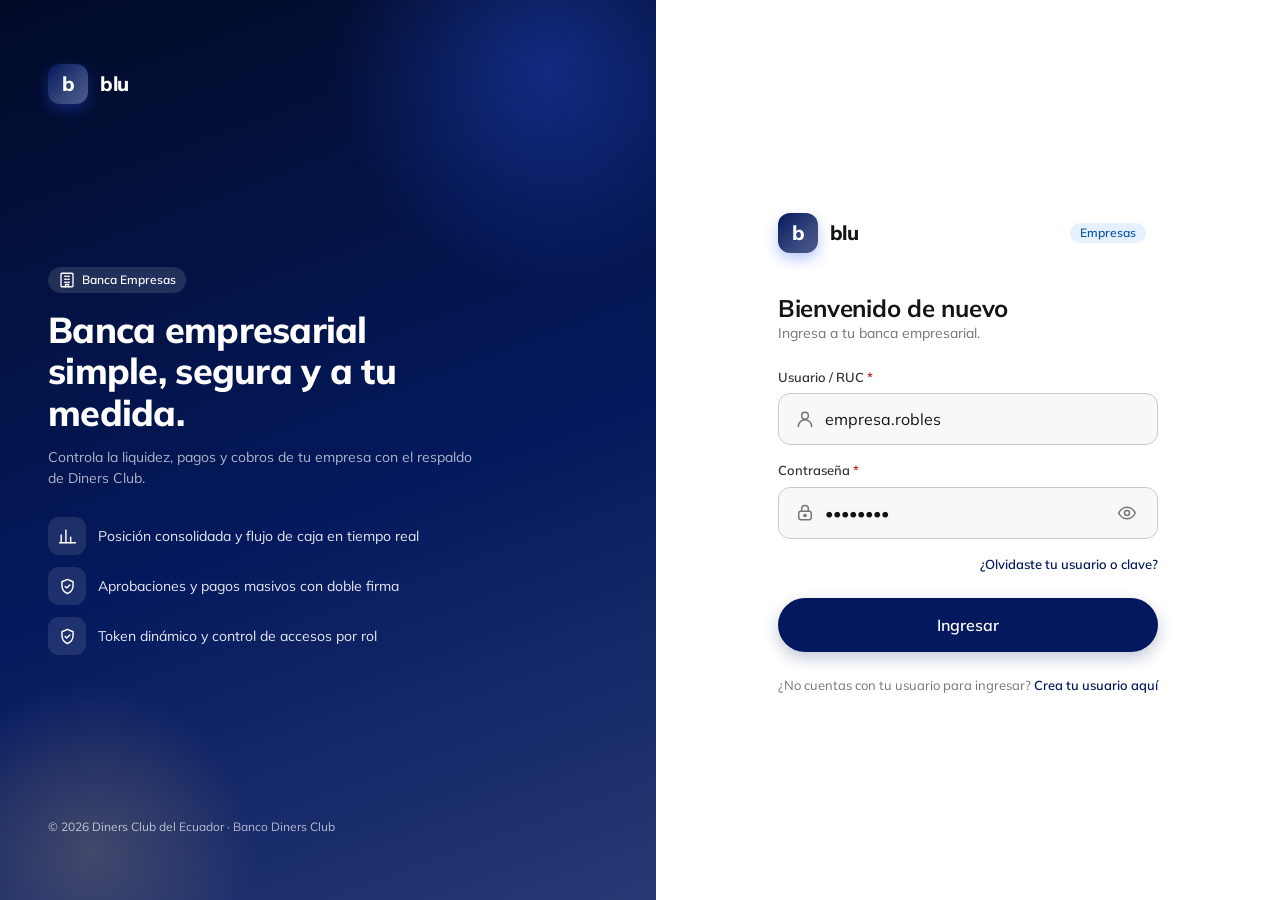
==== commit 83d92160: "Design System real (Mulish + navy) + observaciones [15.07] Aplica los tokens del Tribu Design System" ====
--- a/index.html
+++ b/index.html
@@ -3,30 +3,30 @@
 <head>
   <meta charset="UTF-8">
   <meta name="viewport" content="width=device-width, initial-scale=1">
-  <meta name="theme-color" content="#124CFD">
+  <meta name="theme-color" content="#04195D">
   <meta name="description" content="BLU Web — Banca digital de Diners Club Ecuador. Prototipo de rediseño UX/UI.">
   <title>BLU Web · Banca digital</title>
   <link rel="preconnect" href="https://fonts.googleapis.com">
   <link rel="preconnect" href="https://fonts.gstatic.com" crossorigin>
-  <link href="https://fonts.googleapis.com/css2?family=Roboto:wght@400;500;700;900&display=swap" rel="stylesheet">
+  <link href="https://fonts.googleapis.com/css2?family=Mulish:wght@300;400;500;700;800&display=swap" rel="stylesheet">
   <!-- ?v= evita caché obsoleta del navegador: bump al editar assets -->
-  <link rel="stylesheet" href="css/design-system.css?v=45">
-  <link rel="stylesheet" href="css/app.css?v=45">
-  <link rel="stylesheet" href="css/legacy.css?v=45">
+  <link rel="stylesheet" href="css/design-system.css?v=48">
+  <link rel="stylesheet" href="css/app.css?v=48">
+  <link rel="stylesheet" href="css/legacy.css?v=48">
 </head>
 <body>
   <div id="root"></div>
-  <script src="js/icons.js?v=45"></script>
-  <script src="js/data.js?v=45"></script>
-  <script src="js/app.js?v=45"></script>
-  <script src="js/screens-catalog.js?v=45"></script>
-  <script src="js/screens-products.js?v=45"></script>
-  <script src="js/screens-payments.js?v=45"></script>
-  <script src="js/screens-services.js?v=45"></script>
-  <script src="js/screens-business.js?v=45"></script>
-  <script src="js/screens-auth.js?v=45"></script>
-  <script src="js/onboarding-signature.js?v=45"></script>
-  <script src="js/onboarding-blu-plus.js?v=45"></script>
-  <script src="js/screens-legacy.js?v=45"></script>
+  <script src="js/icons.js?v=48"></script>
+  <script src="js/data.js?v=48"></script>
+  <script src="js/app.js?v=48"></script>
+  <script src="js/screens-catalog.js?v=48"></script>
+  <script src="js/screens-products.js?v=48"></script>
+  <script src="js/screens-payments.js?v=48"></script>
+  <script src="js/screens-services.js?v=48"></script>
+  <script src="js/screens-business.js?v=48"></script>
+  <script src="js/screens-auth.js?v=48"></script>
+  <script src="js/onboarding-signature.js?v=48"></script>
+  <script src="js/onboarding-blu-plus.js?v=48"></script>
+  <script src="js/screens-legacy.js?v=48"></script>
 </body>
 </html>
--- a/css/design-system.css
+++ b/css/design-system.css
@@ -6,47 +6,47 @@
 
 /* ---------- Design Tokens ---------- */
 :root {
-  /* Brand blues (derivados de la paleta real del repo) */
-  --blu-50:  #EDF1FF;
-  --blu-100: #DCE4FF;
-  --blu-200: #B9C8FF;
-  --blu-300: #8FA6FF;
-  --blu-400: #6E8BFF;
-  --blu-500: #4C71FC;   /* picton-blue: primario de marca */
-  --blu-600: #2C55F5;
-  --blu-700: #124CFD;   /* blue-ribbon: acción fuerte */
-  --blu-800: #0E3AC2;
-  --blu-900: #0A277E;
-  --sky:     #32C5FF;
-  --soap:    #44AAFF;
-
-  /* Semánticos */
-  --primary:        var(--blu-600);
-  --primary-strong: var(--blu-700);
-  --primary-soft:   var(--blu-50);
+  /* Brand — escala navy del Tribu Design System (primitives.color.blu) */
+  --blu-50:  #e6e8ef;
+  --blu-100: #b1b8cd;
+  --blu-200: #8c95b4;
+  --blu-300: #576592;
+  --blu-400: #36477d;
+  --blu-500: #04195D;   /* primario de marca (blu.500) */
+  --blu-600: #041755;
+  --blu-700: #031242;   /* acción fuerte (blu.700) */
+  --blu-800: #020e33;
+  --blu-900: #020b27;
+  --sky:     #51C0C2;   /* feedback.new (cian corporativo) */
+  --soap:    #0B56A4;   /* info / link */
+
+  /* Semánticos — brand primary navy */
+  --primary:        #04195D;
+  --primary-strong: #031242;
+  --primary-soft:   #e6e8ef;
   --on-primary:     #FFFFFF;
 
-  --success:   #107549;
-  --success-bg:#E7F6EF;
-  --warning:   #A28211;
-  --warning-bg:#FFF8EC;
-  --error:     #D0161F;
-  --error-bg:  #FFF0F0;
-  --info:      #2C55F5;
-  --info-bg:   #EDF1FF;
-
-  /* Neutros */
-  --ink:      #14182B;   /* texto principal */
-  --slate:    #3D4356;   /* texto secundario */
-  --muted:    #6D7278;   /* texto terciario / hints */
+  --success:   #096B3A;
+  --success-bg:#E8F5E9;
+  --warning:   #8B6901;
+  --warning-bg:#FFF9E6;
+  --error:     #B61010;
+  --error-bg:  #FDEAEA;
+  --info:      #0B56A4;
+  --info-bg:   #E5F1FF;
+
+  /* Neutros (surface.text / border del DS) */
+  --ink:      #141414;   /* texto principal (surface.text.primary) */
+  --slate:    #333333;   /* texto secundario (surface.text.secondary) */
+  --muted:    #757575;   /* texto terciario (surface.text.tertiary) */
   --disabled: #A6ABB8;
-  --line:     #E6E9F2;   /* bordes/dividers */
-  --line-2:   #EEF1F8;
-  --bg:       #F4F6FC;   /* fondo app */
-  --bg-2:     #EFF2FA;
+  --line:     #CBCBCB;   /* bordes/dividers (surface.border.default) */
+  --line-2:   #EEEEEE;   /* surface.border.faint */
+  --bg:       #F6F6F6;   /* fondo app (surface.background.default) */
+  --bg-2:     #EEEEEE;
   --surface:  #FFFFFF;   /* cards */
-  --surface-2:#FBFCFE;
-  --overlay:  rgba(16, 22, 51, 0.52);
+  --surface-2:#F8F8FB;   /* slate.50 */
+  --overlay:  rgba(20, 20, 20, 0.55);
 
   /* Navy premium (derivado de la identidad de marca BLU / Diners Club) */
   --navy-950: #0B1230;
@@ -58,15 +58,19 @@
   --royal-2:  #2E5BFF;   /* azul Diners Club (acento) */
   --gold:     #E4B876;   /* luz cálida ambiente (acento premium) */
 
-  /* Gradientes de marca */
-  --grad-brand: linear-gradient(135deg, #2C55F5 0%, #4C71FC 55%, #44AAFF 100%);
-  --grad-card:  linear-gradient(135deg, #0A277E 0%, #124CFD 55%, #32C5FF 130%);
-  --grad-sky:   linear-gradient(120deg, #4C71FC 0%, #32C5FF 100%);
-  --grad-navy:  linear-gradient(160deg, #16224D 0%, #24345F 55%, #3D549E 120%);
-  --grad-navy-soft: linear-gradient(135deg, #16204A 0%, #232F5E 100%);
-
-  /* Tipografía */
-  --font: 'Roboto', -apple-system, 'Segoe UI', system-ui, sans-serif;
+  /* Gradientes de marca — navy DS */
+  --grad-brand: linear-gradient(135deg, #04195D 0%, #36477d 60%, #576592 120%);
+  --grad-card:  linear-gradient(135deg, #031242 0%, #04195D 55%, #36477d 130%);
+  --grad-sky:   linear-gradient(120deg, #04195D 0%, #002fc9 100%);
+  --grad-navy:  linear-gradient(160deg, #020b27 0%, #04195D 55%, #36477d 120%);
+  --grad-navy-soft: linear-gradient(135deg, #031242 0%, #04195D 100%);
+
+  /* Alias warn (usado por pills de interés/estado) */
+  --warn:    #8B6901;
+  --warn-bg: #FFF9E6;
+
+  /* Tipografía — Mulish (Tribu Design System) */
+  --font: 'Mulish', -apple-system, 'Segoe UI', system-ui, sans-serif;
   --fs-11: 11px; --fs-12: 12px; --fs-13: 13px; --fs-14: 14px;
   --fs-16: 16px; --fs-18: 18px; --fs-20: 20px; --fs-24: 24px;
   --fs-30: 30px; --fs-36: 36px;
--- a/css/app.css
+++ b/css/app.css
@@ -591,10 +591,19 @@
 .acct-interes--warn { background: var(--warn-bg,#FEF3E2); color: var(--warn,#B7791F); box-shadow: 0 2px 8px rgba(183,121,31,.18); border-color: color-mix(in srgb, var(--warn,#B7791F) 25%, transparent); }
 .acct-interes--danger { background: var(--error-bg); color: var(--error); box-shadow: 0 2px 8px rgba(220,38,38,.18); border-color: color-mix(in srgb, var(--error) 25%, transparent); }
 
+/* QR para continuar en la app (recuperar acceso / crear usuario) */
+.qr-card {
+  display: inline-flex; flex-direction: column; align-items: center; gap: 10px;
+  padding: 16px; margin: 0 auto 24px; background: var(--surface); border: 1px solid var(--line-2);
+  border-radius: var(--r-lg); box-shadow: var(--e-1);
+}
+.qr-card svg { border-radius: var(--r-sm); }
+.qr-card span { font-size: 12px; color: var(--muted); font-weight: 500; max-width: 26ch; text-align: center; }
+
 /* ----- Barra de acciones compacta del detalle (patrón Revolut/N26) ----- */
-.act-bar { display: flex; gap: 4px; }
+.act-bar { display: flex; flex-wrap: wrap; gap: 12px 4px; }
 .act-bar button {
-  flex: 1; display: flex; flex-direction: column; align-items: center; gap: 7px;
+  flex: 1 1 30%; min-width: 68px; display: flex; flex-direction: column; align-items: center; gap: 7px;
   background: transparent; border: 0; cursor: pointer; padding: 4px 2px; min-height: 0;
   transition: transform var(--dur-2) var(--ease-out);
 }
@@ -690,3 +699,17 @@
 }
 .sales-card__grow svg { width: 15px; height: 15px; }
 @media (max-width: 760px){ .sales-summary { grid-template-columns: 1fr; } .sales-card { text-align: left; } }
+
+/* ---------- Ventas: barra de filtros ---------- */
+.cj-filters { display: flex; flex-wrap: wrap; align-items: center; gap: 10px; }
+.cj-filters .control { flex: 1 1 190px; min-width: 160px; gap: 8px; padding: 0 12px; }
+.cj-filters .control select, .cj-filters .control input { font-weight: 600; font-size: 13px; }
+.cj-filters .cj-dl { width: 42px; height: 42px; border: 1px solid var(--line); border-radius: var(--r-sm); color: var(--primary); }
+.cj-filters .cj-dl:hover { background: var(--primary-soft); }
+@media (max-width: 640px){ .cj-filters .control { flex-basis: 100%; } }
+
+/* ---------- Ventas: tabla de desglose por canal ---------- */
+.cj-channel th, .cj-channel td { white-space: nowrap; }
+.cj-channel td.num { text-align: right; }
+.cj-cell-meta { font-size: 10px; color: var(--muted); font-weight: 500; margin-bottom: 2px; }
+.cj-channel .cj-total td { background: var(--primary-soft); border-top: 2px solid var(--line); }
